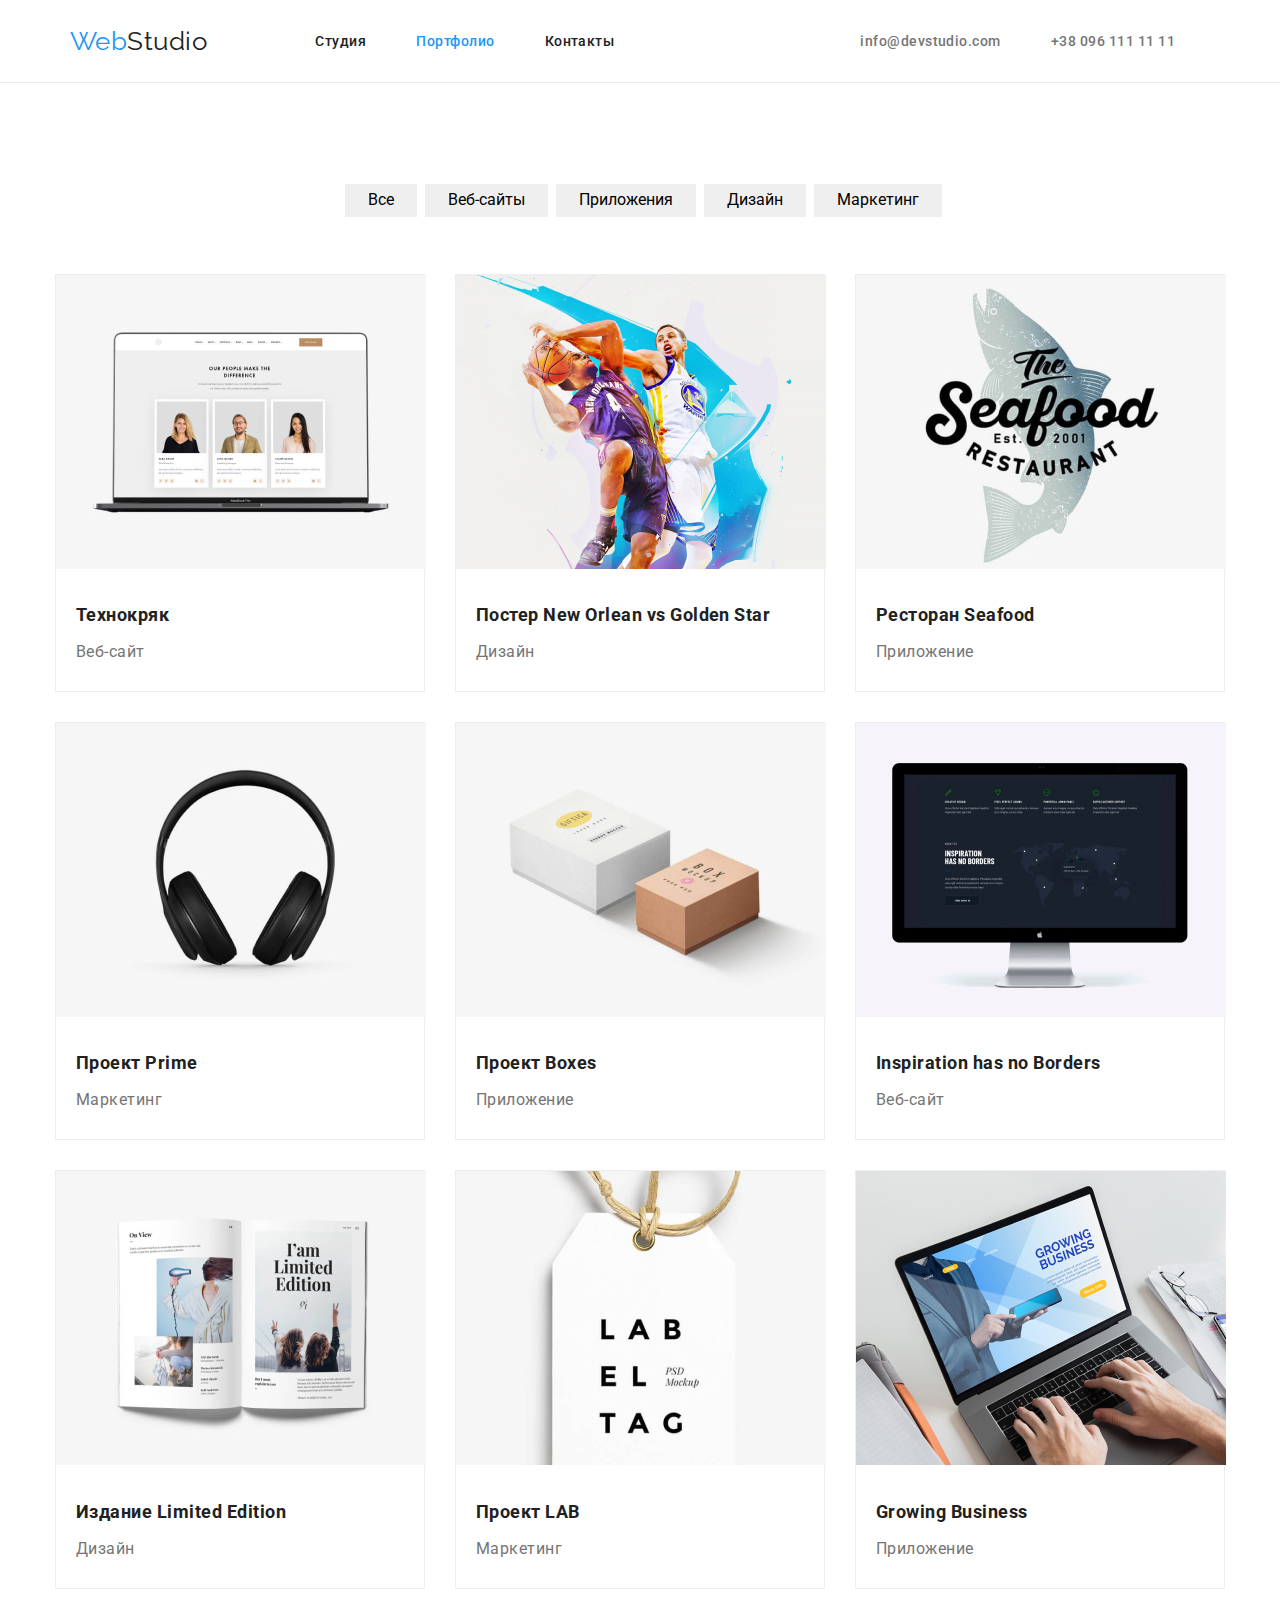
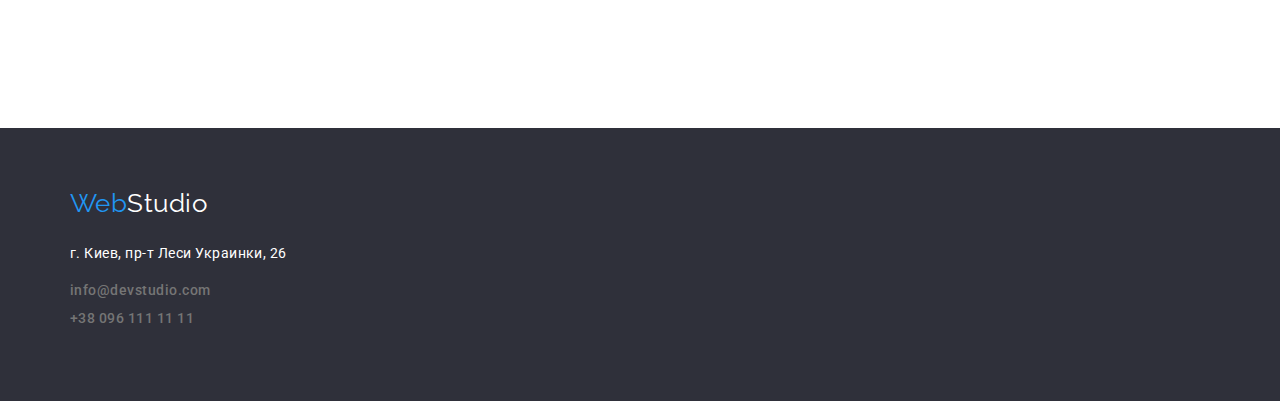
==== portfolio.html @ 95225bfb "goit-markup-hw-04" ====
<!DOCTYPE html>
<html lang="en">
<head>
    <meta charset="UTF-8">
    <meta http-equiv="X-UA-Compatible" content="IE=edge">
    <meta name="viewport" content="width=device-width, initial-scale=1.0">
    <title>portfolio</title>
    <link rel="preconnect" href="https://fonts.gstatic.com">
<link href="https://fonts.googleapis.com/css2?family=Raleway:wght@700&family=Roboto:wght@400;500;700;900&display=swap" rel="stylesheet">
<link rel="stylesheet" href="https://cdnjs.cloudflare.com/ajax/libs/modern-normalize/1.0.0/modern-normalize.min.css">    
<link rel="stylesheet" href="./css/main.css">
</head>
<body>
   
   <header class="page-header">
      <div class="container">
       <nav>
          <span><span class="web">Web</span><span class="studio">Studio</span></span>
      </nav>   
         

       <ul class="site-nav">
         <li><a href="./index.html" class="site-nav-portfolio" >Студия</a></li>
         <li><a href="" class="site-nav-stydio">Портфолио</a></li>
         <li><a href="" class="site-nav-kontactu">Контакты</a></li>
       </ul>
       
      <ul class="auth-nav">
          <li><a class="link" href="" >info@devstudio.com</a></li>
          <li><a class="link" href="" >+38 096 111 11 11</a></li>
      </ul>
  </div>
  
   </header>
         <main class="portfolio-frame">
            
             <section class="section">
               <div class="portfolio-container">
               
               <ul class="button-portfolio">
                 <li> <button class="button-port" type ="button" > Все </button></li>
                 <li> <button class="button-port" type ="button" > Веб-сайты </button></li>
                 <li> <button class="button-port" type ="button" > Приложения </button></li>
                 <li> <button class="button-port" type ="button" > Дизайн </button></li>
                 <li> <button class="button-port" type ="button" > Маркетинг </button></li>
               </ul>
            
                 <ul class="portfolio">
                     <li class="portfolio-element">
                        <a href="" class="portfolio-photo"><img src="./images/images2/img(8).jpg" alt="" width="370"/></a>
                        <div class="flex-conteiner">
                           <h2 class="portfolio-title">Технокряк</h2>
                         <p class="portfolio-list">Веб-сайт</p>
                        </div>
                         </li>
                     <li class="portfolio-element">
                         <a href="" class="portfolio-photo"><img src="./images/images2/img(9).jpg" alt="" width="370"/></a>
                         <div class="flex-conteiner">
                         <h2 class="portfolio-title">Постер New Orlean vs Golden Star</h2>
                         <p class="portfolio-list">Дизайн</p>
                        </div> 
                        </li>
                     <li class="portfolio-element">
                        <a href="" class="portfolio-photo"><img src="./images/images2/img(10).jpg" alt="" width="370"/></a>
                        <div class="flex-conteiner">
                        <h2 class="portfolio-title">Ресторан Seafood</h2>
                         <p class="portfolio-list">Приложение</p>
                        </div> 
                        </li>
                     <li class="portfolio-element">
                        <a href="" class="portfolio-photo"><img src="./images/images2/img(11).jpg" alt="" width="370"/></a>
                        <div class="flex-conteiner">
                        <h2 class="portfolio-title">Проект Prime</h2>
                         <p class="portfolio-list">Маркетинг</p>
                        </div> 
                        </li>
                     <li class="portfolio-element">
                        <a href="" class="portfolio-photo"><img src="./images/images2/img(12).jpg" alt="" width="370"/></a>
                        <div class="flex-conteiner">
                        <h2 class="portfolio-title">Проект Boxes</h2>
                         <p class="portfolio-list">Приложение</p>
                        </div> 
                        </li>
                     <li class="portfolio-element">
                        <a href="" class="portfolio-photo"></a> <img src="./images/images2/img(13).jpg" alt="" width="370"/>
                        <div class="flex-conteiner">
                        <h2 class="portfolio-title">Inspiration has no Borders</h2>
                         <p class="portfolio-list">Веб-сайт</p>
                        </div> 
                        </li>
                     <li class="portfolio-element">
                        <a href="" class="portfolio-photo"><img src="./images/images2/img(14).jpg" alt="" width="370"/></a>
                        <div class="flex-conteiner">
                        <h2 class="portfolio-title">Издание Limited Edition</h2>
                         <p class="portfolio-list">Дизайн</p>
                        </div> 
                        </li>
                     <li class="portfolio-element">
                        <a href="" class="portfolio-photo"><img src="./images/images2/img(15).jpg" alt="" width="370"/></a>
                        <div class="flex-conteiner"> 
                        <h2 class="portfolio-title">Проект LAB</h2>
                         <p class="portfolio-list">Маркетинг</p>
                        </div> 
                        </li>
                     <li class="portfolio-element">
                        <a href="" class="portfolio-photo"><img src="./images/images2/img(16).jpg" alt="" width="370"/></a>
                        <div class="flex-conteiner">
                        <h2 class="portfolio-title">Growing Business</h2>
                         <p class="portfolio-list">Приложение</p>
                        </div> 
                        </li>
                 </ul>
               </div>
             </section>
            
            </main>

                     
            <footer class="footer">
               <div class="new-footer">
               <div class="container-webstudio">
              <span><span class="web-footer">Web</span><span class="studio-footer">Studio</span></span>
               </div>
              <div class="container-footer">  
               <ul class="adress"> 
               <li>г. Киев, пр-т Леси Украинки, 26</li>
               </ul> 
               <ul class="auth-nav-footer">
                  <li><a class="link" href="" >info@devstudio.com</a></li>
                  <li><a class="link" href="" >+38 096 111 11 11</a></li>
              </ul> 
          </div> 
      </div> 
           </footer>
    
</body>
</html>
---- css/main.css ----
:root{
    --primary-text-color:#F5F4FA;
    --title-text-color: #212121;
    --accent-color: #2196F3;
    --text-color: #757575;
    --primary-white-color: #ffffff;
    }

    body{
    color: #ffffff;
    font-family: Roboto, sans-serif;
    letter-spacing: 0.03em;
    }
   
       .container{
        display: flex;
       align-items: center;
       width: 1200px;
       padding-left: 15px;
       padding-right: 15px;
       margin: 0 auto;
    }
    
    ul,
    li{
      margin: 0;
      padding: 0;
   }
   p{
      margin: 0;
   }
    
 
   
   
    /* WebStudio */
    .web{
      width: 1200px;
      padding-left: 15px;
      color: var(--accent-color);
      font-family: Raleway, cursive;
      font-size: 26px;
      line-height: 1.19;
    }

    .studio{
    width: 1200px;
    padding-right: 15px;
    color: #212121;
    font-family: Raleway, cursive;
    font-size: 26px;
    line-height: 1.19;
     } 


     /* Hero */
     .hero{  
     background-color: #2F303A;
     padding-top: 200px;
     padding-bottom: 210px;
     }
     .section-hero{
      
      padding-left: 15px;
      padding-right: 15px;
      text-align: center;
     }

     /* link */
    .link{
    color: var(--text-color);
    }
    .link:hover{
    color: var(--accent-color);
    }
    .link{
    
     color: var(--text-color);
     font-weight: 500;
     font-size: 14px;
     line-height: 1.14;
     text-decoration: none;
    }
       .auth-nav .link + .link{
       margin-left: 50px;
       }
       .auth-nav {
       display: flex;
       margin-left: auto;
       }
       .auth-nav li{
       margin-right: 50px;
       display: block;
       padding-top: 32px;
       padding-bottom: 32px;
       
    }
   
    /*Убираємо точки із ul*/
    ul{
    list-style: none;
    }

    /* site-nav  */
    .site-nav{
       display: flex;
       margin-left: 93px;
       padding-top: 32px;
      padding-bottom: 32px;
    }
    .site-nav li{
      margin-right: 50px;
      display: block;
     
    }
     .site-nav li:last-child{
        margin-right: 0;
     }

    .site-nav-stydio {
    color: var(--accent-color);
    font-weight: 500;
    font-size: 14px;
    line-height: 1.14;
    text-decoration: none;
    display:inline-block;
    }

    .site-nav-portfolio,
    .site-nav-kontactu{
    color: var(--title-text-color);
    font-weight: 500;
    font-size: 14px;
    line-height: 1.14;
    text-decoration: none;
    display:inline-block;
    }


    /* section-glava */
    .section-glava{
    margin-top: 0;
    margin-bottom: 40px;
    text-align: center;
    background-color:#2F303A;;
    color: var(--primary-white-color);
    font-weight: 900;
    font-size: 44px;
    line-height: 1.36;
    text-transform: uppercase;
    }
    
    
    /* features */
    
    .features{
       display: flex;  
      
    }
    .features li:nth-child(4n){
     margin-right: 30px;
    }
    

    .features-title{
       margin-top: 0;
       margin-bottom: 10px;
    color: var(--title-text-color) ;
    margin-top: 0;
    font-weight: 700;
    font-size: 14px;
    line-height: 1.14;
    text-transform: uppercase;
    }
    .features-list{
    color: var(--text-color);
    width: 270px;
    margin-top: 0;
    font-weight: 400;
    font-size: 14px;
    line-height: 2;
    }
    .item{
       width: 270px;
       margin-right: 30px;
    }
    
    .features li:nth-child(4n){
       margin-right: 0;
    }
    /* section-title */
    .section-title{
    color: var(--title-text-color);
    margin-top: 0;
    margin-bottom: 50px;
    font-weight: 700;
    font-size: 36px;
    line-height: 1.16;
    text-align: center;
    }

    .picture{
       width: 370px;
       margin-right: 30px;
       }
    .picture-work{
       display: flex;
       padding: 0;
       margin: 0;
    }
    .picture-work li:nth-child(3n){
       margin-right: 0;
    }

    /* Feat-es */
    .Feat-ess-title{
       color: var(--title-text-color) ;
      margin-top: 0;
      margin-bottom: 10px;
       font-weight: 500;
       font-size: 16px;
       line-height: 1.18;
    }
    .Feat-es-list{
       color: var(--text-color);
       margin-top: 0;
       margin-bottom: 30px;
       font-weight: 400;
       font-size: 16px;
       line-height: 1.18;
    }
    .photo-studio{
       margin-top: 0;
       margin-bottom: 30px;
    }

    .container-studio{
    width: 1200px;
    padding-left: 15px;
    padding-right: 15px;
    margin-right: auto;
    margin-left: auto;
     }

    .container-studio-comanda{
      width: 1200px;
      padding-left: 15px;
      padding-right: 15px;
      margin-right: auto;
      margin-left: auto;
      padding: 0;
      
     }


    .feat-es{
      display: flex;
    }
    
    .feat-es li:nth-child(4n){
       margin-right: 0;
    }
    .comanda{
      width: 270px;
     text-align: center;
      box-shadow: 0px 1px 3px rgba(0, 0, 0, 0.12), 0px 1px 1px rgba(0, 0, 0, 0.14), 0px 2px;
      background: #FFFFFF;
      border-radius: 0px 0px 4px 4px;
      margin: 0;
      margin-right: 30px;
      padding: 0;

      
    }
    .photo-studio{
    width: 270px;
    }

    /* button */
    .button{
    border-radius: 4px;
    padding: 10px 32px;
    min-width: 73px;
    border: 1px solid transparent;
    text-align: center;
    color: var(--primary-white-color);
    background-color: var(--accent-color);
    font-weight: 700;
    font-size: 16px;
     line-height: 1.87;
    }
    .button:hover{
        color:var(--accent-color);
    }
    .button:focus{
       color: #F5F4FA;
    }

    /*button-portfolio */
    .button-portfolio{
      border-radius: 4px;
      padding: 6px 22px;
      min-width: 73px;
      margin-top: 0;
      margin-bottom: 56px;
      border: 1px solid transparent;
      text-align: center;
      color: var(--primary-white-color);
      font-weight: 700;
      font-size: 16px;
       line-height: 1.87;
    }
    
    /* Висота і щирина секціі */
    

    .section-comanda{
      padding-top: 94px;
       padding-bottom:  94px;
      background-color: var(--primary-text-color) ;
    }
    section{
     
      padding-top: 94px;
       padding-bottom:  94px;
    }
    .section-work{
      padding-bottom:  94px;
      padding-top: 0; 
    }


    /* footer */
   
    .adress{
       color: var(--primary-white-col);
       margin-top: 0;
       margin-bottom: 9px;
       font-weight: 400;
       font-size: 14px;
       line-height: 2;
    }
    .auth-nav-footer{
       color: rgba(255, 255, 255, 0.6);
       margin-top: 0;
       margin-bottom: 9px;
       font-weight: 400;
       font-size: 14px;
       line-height: 2;
    }
      
    
    /* portfolio */
    .portfolio-photo{
       margin-top: 0;
       margin-top: 0;
       margin-bottom: 20px;
    }

    .portfolio-title{
       color: var(--title-text-color) ;
       margin-top: 0;
       margin-bottom: 4px;
       font-weight: 700;
       font-size: 18px;
       line-height: 2;
    }

    .portfolio-list{
       color: var(--text-color);
       margin-top: 0;
      
       font-weight: 400;
       font-size: 16px;
       line-height: 1.87;
    }

    p{
       margin: 0;
    }
    /* portfolio container */

    .portfolio-container{
      display: flex;
      flex-wrap: wrap;
    width: 1200px;
    padding-left: 15px;
    padding-bottom: 15px;
    margin-right: auto;
    margin-left: auto;
   }



    .portfolio{
      display: flex;
      flex-wrap: wrap;
    }

    .portfolio li{
    flex-wrap: wrap;
    }
         

    .portfolio-element{
    flex-wrap: wrap;
    width: 370px;
    margin-right: 30px;
    margin-bottom: 30px;
         }
      
.portfolio li:nth-child(3n){
 margin-right: 0
 }
       

/*button-portfolio  */

.button-portfolio{
  
 border-radius: 4px;
 
 min-width: 73px;
 border: 1px solid transparent;
 text-align: center;
 color: var(--title-text-color);
font-weight: 700;
 font-size: 16px;
 line-height: 1.87;

 }


.button-port:hover{
     color:var(--title-text-color);
     background-color: var(--accent-color);
   }
 .button-port:focus{
    color: var(--accent-color);
   }

          
.button-portfolio{
 display: flex;
 margin: auto;
 align-items: center;
margin-bottom: 50px;
            
         }
.button-portfolio .button-port {
  margin-right: 8px;
 display: block;
 padding-top: 6px;
 padding-bottom: 6px;
 padding-left: 22px;
 padding-right: 22px;
 border: 1px solid transparent;
}
.button-portfolio .button-port + .button-port{
    margin-left: 8px;
   }

 .studio-footer{
  width: 1200px;
 padding-right: 15px;
 color: #ffffff;  
 font-family: Raleway, cursive;
 font-size: 26px;
 line-height: 1.19;
 }

 .web-footer{
    width: 1200px;
 padding-left: 15px;
 color: var(--accent-color);
 font-family: Raleway, cursive;
 font-size: 26px;
 line-height: 1.19;
 }
       
 .footer{
 padding-top: 60px;
 padding-bottom: 60px;
 background-color: #2F303A;
}
 .new-footer{
 width: 1200px;
 padding-left: 15px;
 padding-right: 15px;
 align-items: center;
 margin: auto;
 }
 .container-footer{
   width: 1200px;
   padding-left: 15px;
   padding-right: 15px;
   margin: 0;
    }

 .flex-conteiner{
 flex-wrap: wrap;
 padding: 24px 20px;
 }

  .portfolio-element{
   box-sizing: border-box;
   width: 370px;
   border: 1px solid #EEEEEE;
   background: #FFFFFF;
   margin-top: 0;
   margin-top: 0;
   margin-bottom: 30px;
 }

 /*  Встановить стилі нижньої рамки */
 header{
   border-bottom-width: 1px;
  border-bottom-style: solid;
  border-bottom-color:#ECECEC;
}

.center{
   text-align: center;
}
.container-webstudio{
   padding-bottom: 20px;
}
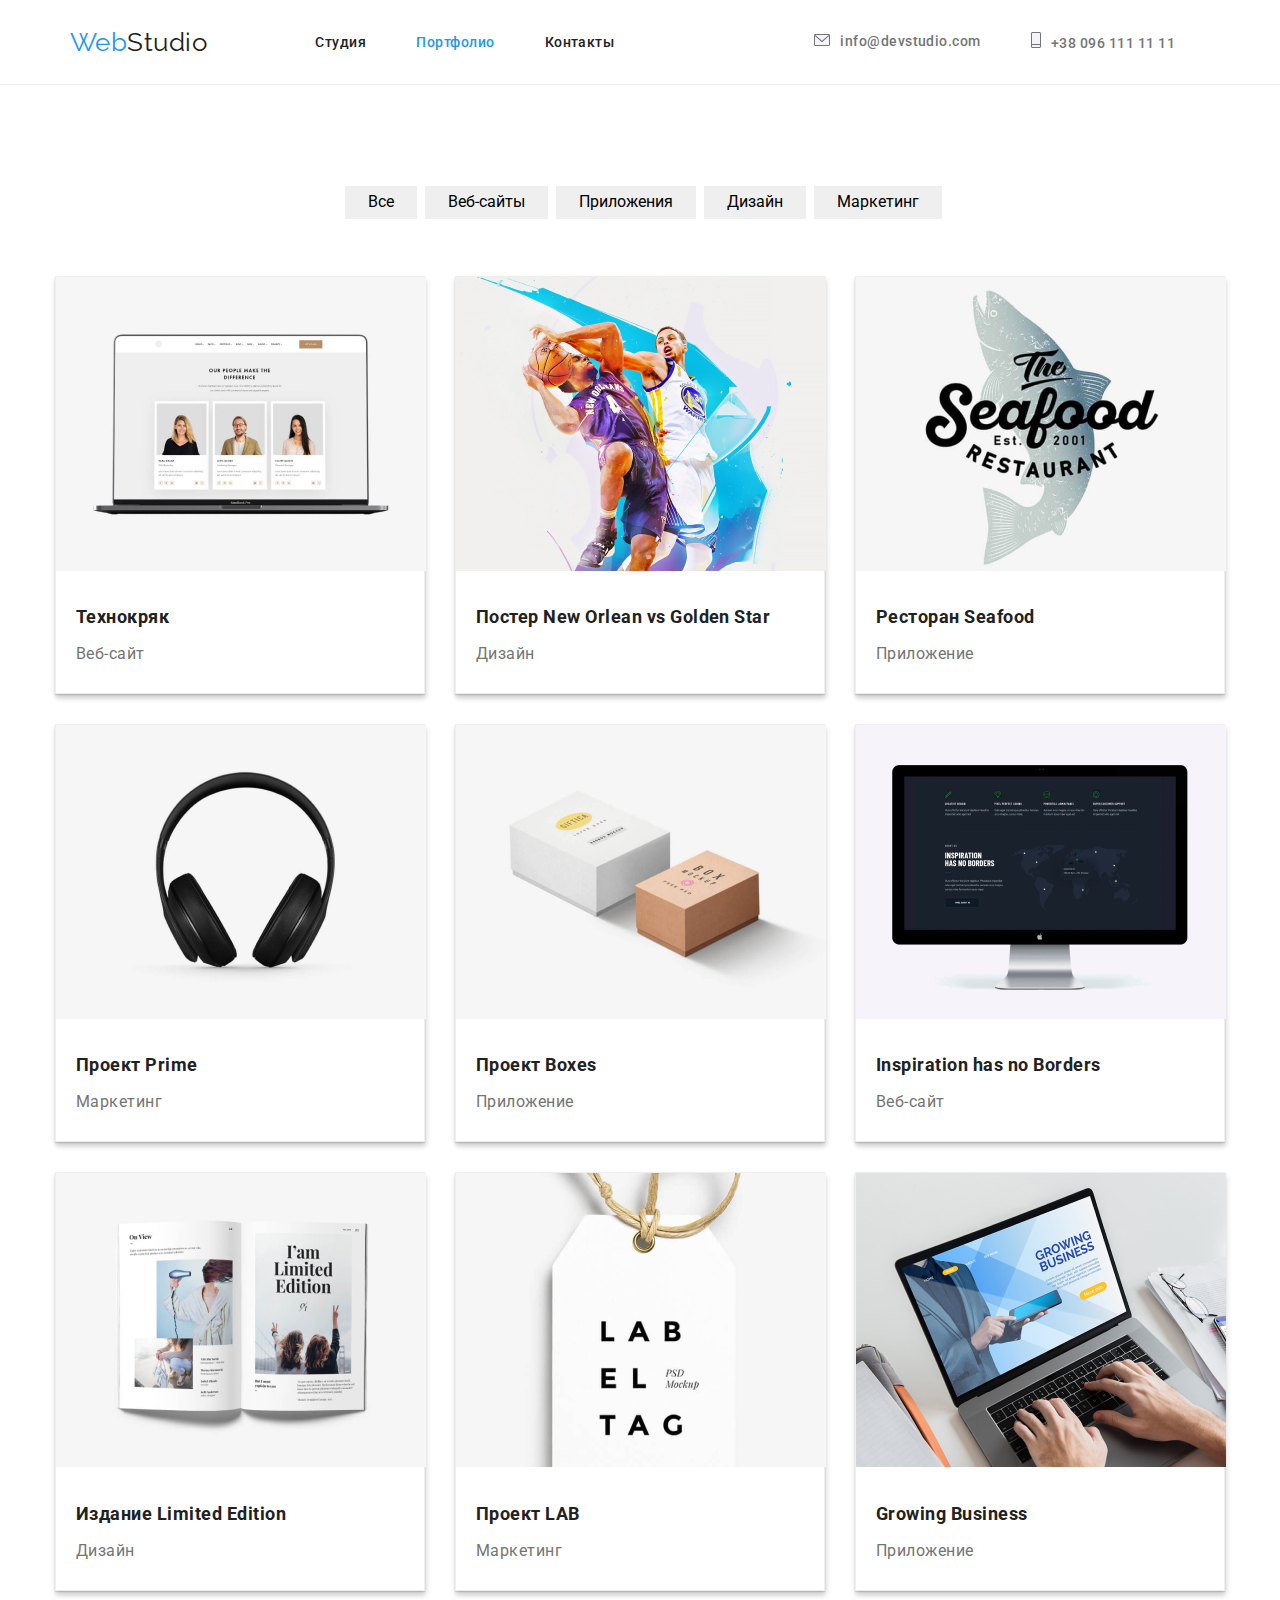
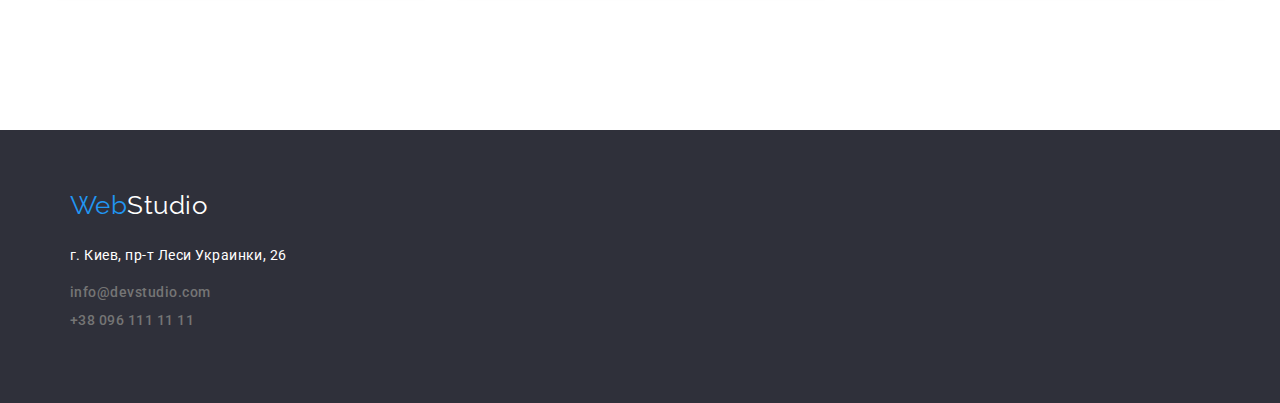
==== commit 3d0e8c80: "1" ====
--- a/portfolio.html
+++ b/portfolio.html
@@ -25,10 +25,10 @@
          <li><a href="" class="site-nav-kontactu">Контакты</a></li>
        </ul>
        
-      <ul class="auth-nav">
-          <li><a class="link" href="" >info@devstudio.com</a></li>
-          <li><a class="link" href="" >+38 096 111 11 11</a></li>
-      </ul>
+       <ul class="auth-nav">
+         <li><a class="link" href="" >info@devstudio.com</a></li>
+         <li><a class="link tel" href="" >+38 096 111 11 11</a></li>
+     </ul>
   </div>
   
    </header>
@@ -46,7 +46,7 @@
                </ul>
             
                  <ul class="portfolio">
-                     <li class="portfolio-element">
+                  <li class="portfolio-element">
                         <a href="" class="portfolio-photo"><img src="./images/images2/img(8).jpg" alt="" width="370"/></a>
                         <div class="flex-conteiner">
                            <h2 class="portfolio-title">Технокряк</h2>
@@ -126,11 +126,12 @@
                <li>г. Киев, пр-т Леси Украинки, 26</li>
                </ul> 
                <ul class="auth-nav-footer">
-                  <li><a class="link" href="" >info@devstudio.com</a></li>
-                  <li><a class="link" href="" >+38 096 111 11 11</a></li>
+                  <li><a class="link-footer" href="" >info@devstudio.com</a></li>
+                  <li><a class="link-footer" href="" >+38 096 111 11 11</a></li>
               </ul> 
           </div> 
       </div> 
+           
            </footer>
     
 </body>
--- a/css/main.css
+++ b/css/main.css
@@ -31,7 +31,6 @@
       margin: 0;
    }
     
- 
    
    
     /* WebStudio */
@@ -56,19 +55,29 @@
 
      /* Hero */
      .hero{  
-     background-color: #2F303A;
-     padding-top: 200px;
-     padding-bottom: 210px;
+      max-width: 1600px;
+      width: 1600px;
+      height: 600px;
+      margin-left: auto;
+      margin-right: auto;
+      outline: 1px solid black;
+      background: rgba(47, 48, 58, 0.4);
+      background-image: url(../images/images2/Img\(24\).png);
+      background-repeat: no-repeat;
+      background-position: center;
+      background-size: cover;
      }
      .section-hero{
-      
+      padding-top: inherit;
       padding-left: 15px;
       padding-right: 15px;
       text-align: center;
      }
 
      /* link */
+     
     .link{
+      
     color: var(--text-color);
     }
     .link:hover{
@@ -93,10 +102,30 @@
        margin-right: 50px;
        display: block;
        padding-top: 32px;
-       padding-bottom: 32px;
-       
-    }
-   
+       padding-bottom: 32px; 
+    }
+   /* link-footer */
+   .link-footer{
+      
+      color: var(--text-color);
+      }
+      .link-footer:hover{
+      color: var(--accent-color);
+      }
+      .link-footer{
+      
+       color: var(--text-color);
+       font-weight: 500;
+       font-size: 14px;
+       line-height: 1.14;
+       text-decoration: none;
+      }
+         .auth-nav .link-footer + .link-footer{
+         margin-left: 50px;
+         }
+         
+
+
     /*Убираємо точки із ul*/
     ul{
     list-style: none;
@@ -143,7 +172,6 @@
     margin-top: 0;
     margin-bottom: 40px;
     text-align: center;
-    background-color:#2F303A;;
     color: var(--primary-white-color);
     font-weight: 900;
     font-size: 44px;
@@ -181,11 +209,121 @@
     font-size: 14px;
     line-height: 2;
     }
-    .item{
-       width: 270px;
-       margin-right: 30px;
-    }
-    
+    
+    /* Добавляємо іконки */
+    
+    
+      .item-warning::before{
+         display: block;
+         width: 270px;
+         margin-right: 30px;
+         content: "";
+         margin-right: 70px;
+         display: block;
+         content: "";
+         height: 120px;
+         background-image: url(../images/icons.svg/antenna1.svg);
+         background-size: contain; 
+         background-repeat: no-repeat;
+         background-position: center;
+         background-color: var(--primary-text-color);
+         margin-bottom: 30px;
+        
+      }
+     
+      .item-punctuality::before{
+         width: 270px;
+         margin-right: 30px;
+         display: block;
+         content: "";
+         height: 120px;
+         background-image: url(../images/icons.svg/clock1.svg);
+         background-size: contain;  
+         background-repeat: no-repeat;
+         background-position: center;
+         background-color: var(--primary-text-color);
+         margin-bottom: 30px;
+      }
+      .item-plan::before{
+         width: 270px;
+         margin-right: 30px;
+         display: block;
+         content: "";
+         height: 120px;
+         background-image: url(../images/icons.svg/diagram1.svg);
+         background-size: contain;  
+         background-repeat: no-repeat;
+         background-position: center;
+         background-color: var(--primary-text-color);
+         margin-bottom: 30px;
+      }
+      .item-technology::before{
+         width: 270px;
+         
+         display: block;
+         content: "";
+         height: 120px;
+         background-image: url(../images/icons.svg/astronaut1.svg);
+         background-size: contain;  
+         background-repeat: no-repeat;
+         background-position: center;
+         background-color: var(--primary-text-color);
+         margin-bottom: 30px;
+      }
+     /* добавляэмо в ховер іконку */
+      .link::before{
+         width: 10px;
+         margin-right: 10px;
+         display: block;
+         content: "";
+         height: 16px;
+         background-image: url(../images/icons.svg/convert.svg);
+         background-size: contain;  
+         background-repeat: no-repeat;
+         background-position: center;
+         background-color: var(--primary-text-color);
+      }
+      .link.tel::before{
+         width: 10px;
+         margin-right: 10px;
+         display: block;
+         content: "";
+         height: 16px;
+         background-image: url(../images/icons.svg/Vector.svg);
+         background-size: contain;  
+         background-repeat: no-repeat;
+         background-position: center;
+         background-color: var(--primary-text-color);
+      }
+      .link::before,
+      .link::after{
+         display: inline-block;
+         content: "";
+         width: 16px;
+         height: 12px;
+      }
+      .link::after{
+         display: none;
+         margin-left: auto;
+         background-image: url(../images/icons.svg/convert.svg);
+      }
+      .link.tel::before,
+      .link.tel::after{
+         display: inline-block;
+         content: "";
+         width: 10px;
+         height: 16px;
+      }
+      .link.tel::after{
+         display: none;
+         margin-left: auto;
+         background-image: url(../images/icons.svg/Vector.svg);
+      }
+      
+    /* Добавляємо іконки section-comanda */
+    
+
+
     .features li:nth-child(4n){
        margin-right: 0;
     }
@@ -229,6 +367,7 @@
        font-weight: 400;
        font-size: 16px;
        line-height: 1.18;
+       margin-bottom: 16px;
     }
     .photo-studio{
        margin-top: 0;
@@ -270,7 +409,7 @@
       margin: 0;
       margin-right: 30px;
       padding: 0;
-
+      box-shadow: 0px 1px 3px rgba(0, 0, 0, 0.12), 0px 1px 1px rgba(0, 0, 0, 0.14), 0px 2px 1px rgba(0, 0, 0, 0.2);
       
     }
     .photo-studio{
@@ -511,8 +650,23 @@
    margin-top: 0;
    margin-top: 0;
    margin-bottom: 30px;
- }
-
+   box-shadow: 0px 1px 1px rgba(0, 0, 0, 0.12), 0px 4px 4px rgba(0, 0, 0, 0.06), 1px 4px 6px rgba(0, 0, 0, 0.16);
+ }
+
+ .portfolio-element{
+   box-sizing: border-box;
+   width: 370px;
+   border: 1px solid #EEEEEE;
+   background: #FFFFFF;
+   margin-top: 0;
+   margin-top: 0;
+   margin-bottom: 30px;
+   margin-right: 30px;
+   
+ }
+ .portfolio-element:hover{
+   box-shadow: 0px 1px 1px rgba(0, 0, 0, 0.12), 0px 4px 4px rgba(0, 0, 0, 0.06), 1px 4px 6px rgba(0, 0, 0, 0.16);
+ }
  /*  Встановить стилі нижньої рамки */
  header{
    border-bottom-width: 1px;
@@ -525,4 +679,119 @@
 }
 .container-webstudio{
    padding-bottom: 20px;
-}+}
+
+/* соціальні мережі команди */
+.actions{
+   flex-wrap: wrap;
+   padding: 0;
+   margin: 0; 
+   fill: #212121;
+
+}
+.button-svg{
+   padding: 0;
+   border: 0;
+   width: 100px;
+   height: 100px;
+   color: #212121;
+   border-radius: 50%;
+   background-color: #2196F3;
+   width: 44px;
+   height: 44px;
+   display: block;
+   content: "";
+   margin-bottom: 30px;
+   margin-right: 10px;
+   margin-left: 32px;
+   cursor: pointer;
+}
+.button-icon{
+   width: 44px;
+   height: 44px;
+   fill: #212121;
+}
+.batton-icon{
+   fill: #212121;
+}
+/* svg  */
+
+.regular-customers{
+   display: flex;
+}
+
+.client{
+  width: 170px;
+  height: 90px;
+  margin-right: 30px;
+  border: 1px solid #AFB1B8;
+  box-sizing: border-box;
+  cursor: pointer;
+}
+.client:hover {
+   width: 170px;
+  height: 90px;
+  margin-right: 30px;
+  border: 1px solid #2196F3;
+  box-sizing: border-box;
+  cursor: pointer;
+}
+  
+.regular-customers li:nth-child(6n){
+   margin-right: 0;
+}
+.link-client{
+   margin-top: 20px;
+   display: flex;
+   justify-content: center;
+   align-items: center;
+}
+.batton-client{
+   fill:  #AFB1B8;
+}
+.batton-client:hover{
+   fill: var(--accent-color)
+}
+
+/* social */
+.social-list{
+   display: flex;
+   justify-content: center;
+   align-items: center;
+
+}
+.social-item{
+   display: inline-block;
+   margin-bottom: 30px;
+   margin-right: 10px;
+   padding: 0;
+   border: none;
+   width: 44px;
+   height: 44px;
+   color: #212121;
+   border-radius: 50%;
+   background-color: var(--primary-white-color);
+   background-position: center;
+}
+.social-item:hover{
+   background-color: var(--accent-color);
+}
+.social-one{
+   margin-top: 12px;
+   fill: #AFB1B8;
+}
+.social-one:hover{
+   fill: var(--primary-white-color);
+   
+}
+
+
+.social{
+   justify-content: center;
+   
+}
+
+.social-footer{
+   display: flex;
+   flex-wrap: wrap;
+}
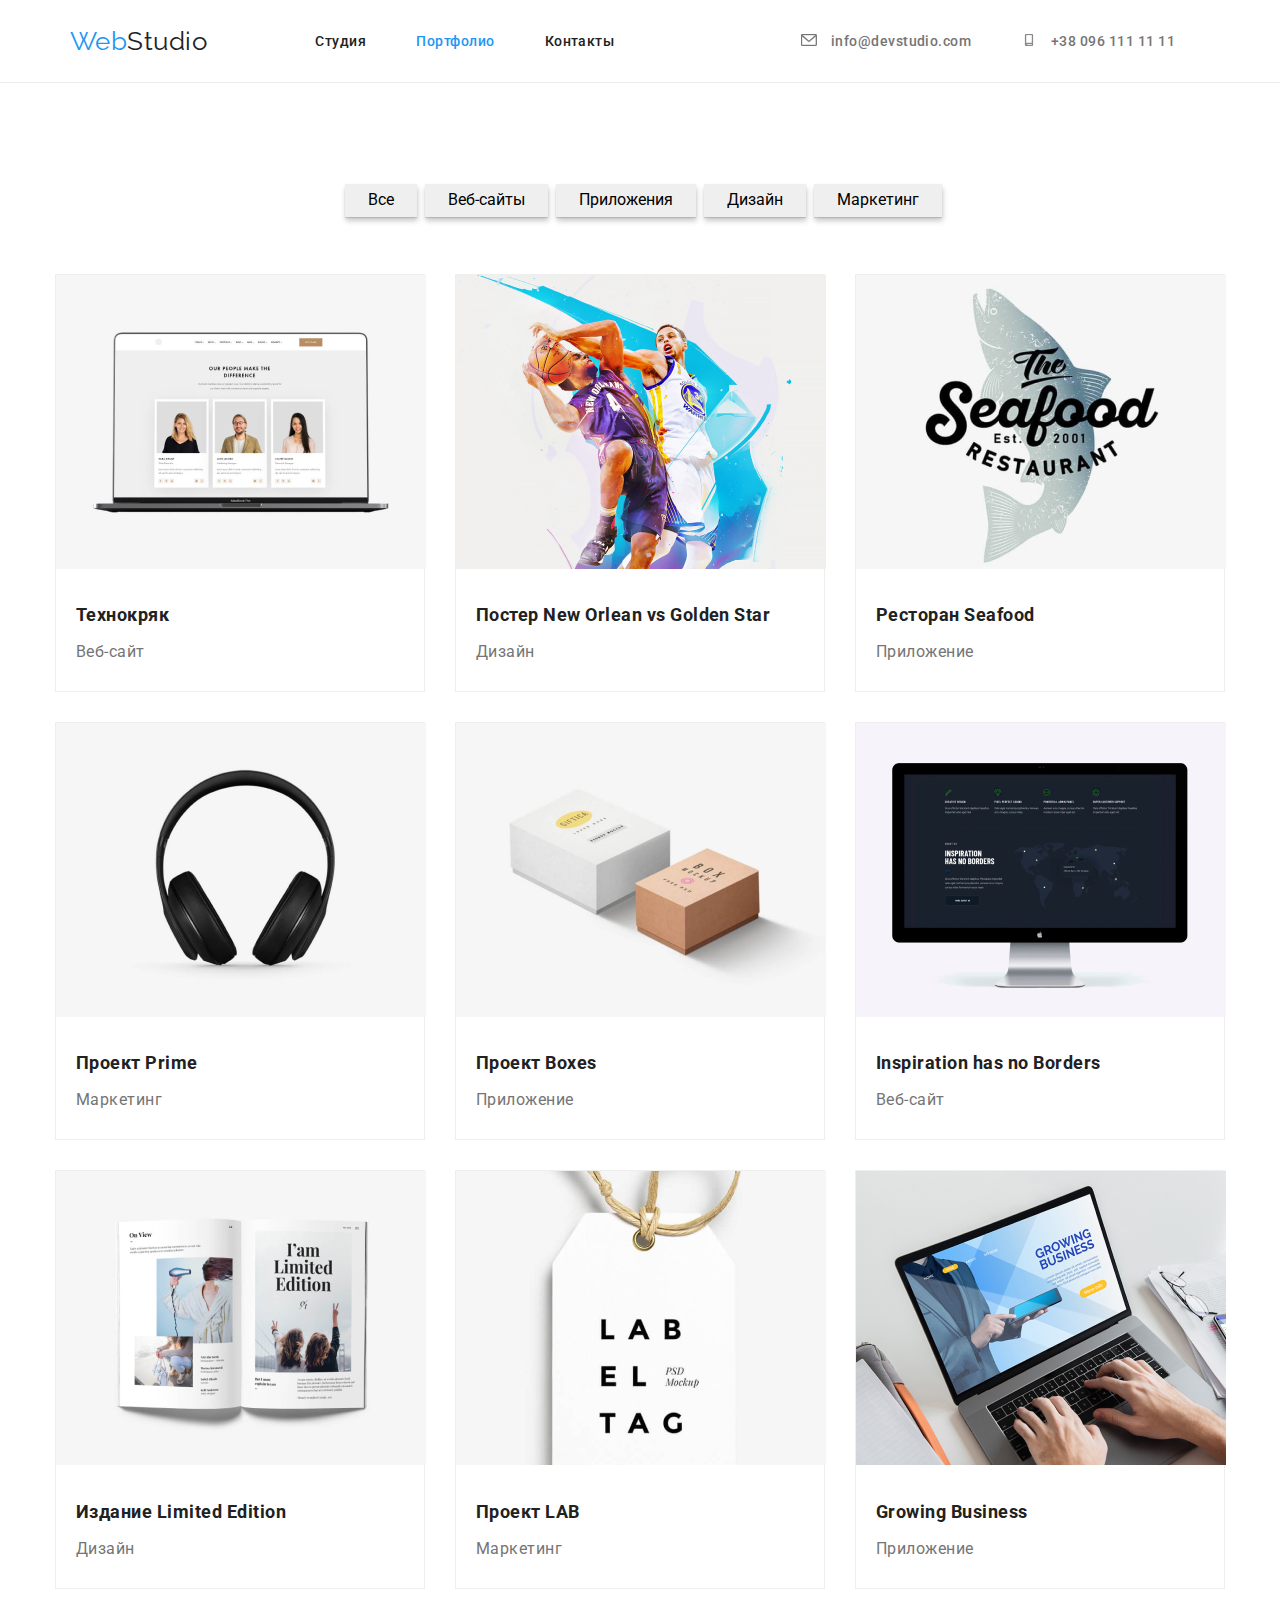
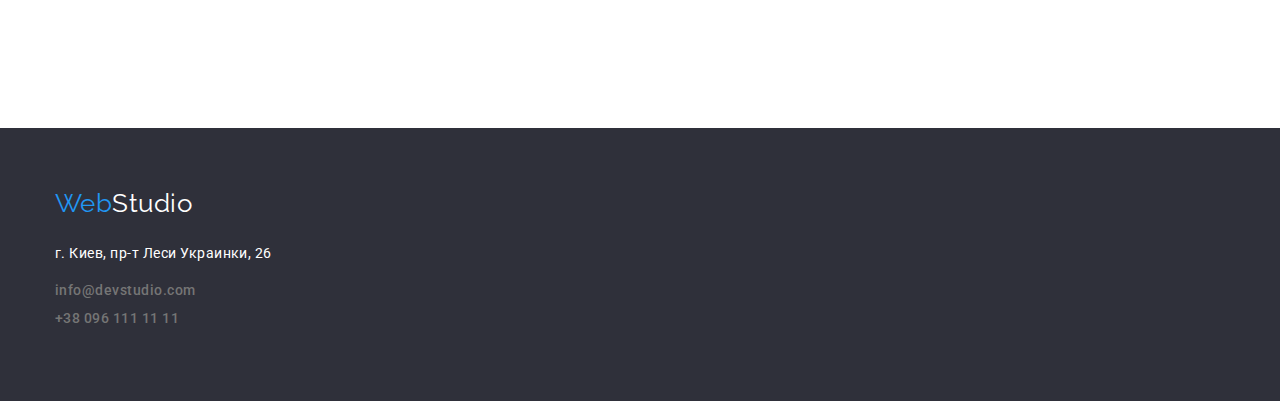
==== commit bd68e4e9: "векторна графіка" ====
--- a/portfolio.html
+++ b/portfolio.html
@@ -26,8 +26,16 @@
        </ul>
        
        <ul class="auth-nav">
-         <li><a class="link" href="" >info@devstudio.com</a></li>
-         <li><a class="link tel" href="" >+38 096 111 11 11</a></li>
+         <li><a class="link" href="">
+             <svg class="telephone">
+                 <use href="./images/sprite7.svg#convert1"></use>
+             </svg>
+             info@devstudio.com</a></li>
+         <li><a class="link tel" href="" >
+             <svg class="telephone">
+                 <use href="./images/sprite7.svg#smartphone1"></use>
+             </svg>
+           +38 096 111 11 11</a></li>
      </ul>
   </div>
   
--- a/css/main.css
+++ b/css/main.css
@@ -52,6 +52,16 @@
     line-height: 1.19;
      } 
 
+     /* додаю конверт та телефон */
+     .auth-nav .telephone{
+        width: 16px;
+        height: 12px;
+        margin-right: 10px;
+        stroke: #757575;
+     }
+     .auth-nav:hover .telephone{
+        stroke: var(--accent-color);
+     }
 
      /* Hero */
      .hero{  
@@ -214,111 +224,66 @@
     
     
       .item-warning::before{
-         display: block;
+         content: "";
+         display:inline-block;
          width: 270px;
          margin-right: 30px;
          content: "";
-         margin-right: 70px;
+ 
          display: block;
-         content: "";
          height: 120px;
-         background-image: url(../images/icons.svg/antenna1.svg);
-         background-size: contain; 
+         background-image: url(../images/icons.svg/antenna\(1\).svg);
+         
          background-repeat: no-repeat;
          background-position: center;
          background-color: var(--primary-text-color);
          margin-bottom: 30px;
-        
       }
      
       .item-punctuality::before{
+         content: "";
          width: 270px;
          margin-right: 30px;
          display: block;
-         content: "";
+         
          height: 120px;
-         background-image: url(../images/icons.svg/clock1.svg);
-         background-size: contain;  
+         background-image: url(../images/icons.svg/clock\(1\).svg);
+        
          background-repeat: no-repeat;
          background-position: center;
          background-color: var(--primary-text-color);
          margin-bottom: 30px;
       }
       .item-plan::before{
+         content: "";
          width: 270px;
          margin-right: 30px;
          display: block;
-         content: "";
+         
          height: 120px;
-         background-image: url(../images/icons.svg/diagram1.svg);
-         background-size: contain;  
+         background-image: url(../images/icons.svg/diagram\(1\).svg);
+        
          background-repeat: no-repeat;
          background-position: center;
          background-color: var(--primary-text-color);
          margin-bottom: 30px;
       }
       .item-technology::before{
+         content: "";
          width: 270px;
          
          display: block;
-         content: "";
+         
          height: 120px;
-         background-image: url(../images/icons.svg/astronaut1.svg);
-         background-size: contain;  
+         background-image: url(../images/icons.svg/astronaut\(1\).svg);
+      
          background-repeat: no-repeat;
          background-position: center;
          background-color: var(--primary-text-color);
          margin-bottom: 30px;
       }
      /* добавляэмо в ховер іконку */
-      .link::before{
-         width: 10px;
-         margin-right: 10px;
-         display: block;
-         content: "";
-         height: 16px;
-         background-image: url(../images/icons.svg/convert.svg);
-         background-size: contain;  
-         background-repeat: no-repeat;
-         background-position: center;
-         background-color: var(--primary-text-color);
-      }
-      .link.tel::before{
-         width: 10px;
-         margin-right: 10px;
-         display: block;
-         content: "";
-         height: 16px;
-         background-image: url(../images/icons.svg/Vector.svg);
-         background-size: contain;  
-         background-repeat: no-repeat;
-         background-position: center;
-         background-color: var(--primary-text-color);
-      }
-      .link::before,
-      .link::after{
-         display: inline-block;
-         content: "";
-         width: 16px;
-         height: 12px;
-      }
-      .link::after{
-         display: none;
-         margin-left: auto;
-         background-image: url(../images/icons.svg/convert.svg);
-      }
-      .link.tel::before,
-      .link.tel::after{
-         display: inline-block;
-         content: "";
-         width: 10px;
-         height: 16px;
-      }
-      .link.tel::after{
-         display: none;
-         margin-left: auto;
-         background-image: url(../images/icons.svg/Vector.svg);
-      }
+      
       
     /* Добавляємо іконки section-comanda */
     
@@ -600,6 +565,7 @@
     margin-left: 8px;
    }
 
+   /* footer */
  .studio-footer{
   width: 1200px;
  padding-right: 15px;
@@ -608,10 +574,13 @@
  font-size: 26px;
  line-height: 1.19;
  }
+ .portfolio-element:hover{
+   box-shadow: 0px 1px 1px rgba(0, 0, 0, 0.12), 0px 4px 4px rgba(0, 0, 0, 0.06), 1px 4px 6px rgba(0, 0, 0, 0.16);
+ }
 
  .web-footer{
     width: 1200px;
- padding-left: 15px;
+ 
  color: var(--accent-color);
  font-family: Raleway, cursive;
  font-size: 26px;
@@ -619,6 +588,7 @@
  }
        
  .footer{
+  
  padding-top: 60px;
  padding-bottom: 60px;
  background-color: #2F303A;
@@ -632,7 +602,7 @@
  }
  .container-footer{
    width: 1200px;
-   padding-left: 15px;
+   
    padding-right: 15px;
    margin: 0;
     }
@@ -650,7 +620,7 @@
    margin-top: 0;
    margin-top: 0;
    margin-bottom: 30px;
-   box-shadow: 0px 1px 1px rgba(0, 0, 0, 0.12), 0px 4px 4px rgba(0, 0, 0, 0.06), 1px 4px 6px rgba(0, 0, 0, 0.16);
+   
  }
 
  .portfolio-element{
@@ -678,6 +648,7 @@
    text-align: center;
 }
 .container-webstudio{
+   width: 1200px;
    padding-bottom: 20px;
 }
 
@@ -752,7 +723,9 @@
 .batton-client:hover{
    fill: var(--accent-color)
 }
-
+.button-port{
+   box-shadow: 0px 1px 1px rgba(0, 0, 0, 0.12), 0px 4px 4px rgba(0, 0, 0, 0.06), 1px 4px 6px rgba(0, 0, 0, 0.16);
+}
 /* social */
 .social-list{
    display: flex;
@@ -773,7 +746,7 @@
    background-color: var(--primary-white-color);
    background-position: center;
 }
-.social-item:hover{
+.social-item:hover {
    background-color: var(--accent-color);
 }
 .social-one{
@@ -791,7 +764,81 @@
    
 }
 
-.social-footer{
+
+
+/* footer-social */
+
+.footer-social{
+  flex-wrap: wrap;
+  
+}
+.webstudio{
+ width: 1200px;
+ align-items: center;
+ margin: auto;
+}
+.new-footer{
+   align-items: baseline;
+   padding-right: 15px;
+   align-items: baseline;
+   justify-content: flex-start;
+   align-items: flex-start;
+}
+.connect{
+   color: var(--primary-white-color);
+   margin-top: 0;
+   margin-bottom: 20px;
+   font-weight: 700;
+   font-size: 14px;
+   line-height: 1.17;
+}
+.container-new{
+   width: 1200px;
+ align-items: center;
+ margin: auto;
+}
+.container-too{
+   width: 1200px;
+ align-items: center;
+ margin: auto;
+}
+.footer{
+   flex-wrap: wrap;
+   align-items: baseline;
+   justify-content: space-between;
+}
+/* футер 2 частина */
+.social-list-footer{
+   display: inline-flex;
+   justify-content: center;
+   align-items: center;
+}
+.social-item-footer{
+   display: inline-block;
+   margin-right: 10px;
+   padding: 0;
+   border: none;
+   width: 44px;
+   height: 44px;
+   color: #212121;
+   border-radius: 50%;
+   background: rgba(255, 255, 255, 0.1);
+   background-position: center;
+}
+.social-item-footer:hover{
+   background-color: var(--accent-color);
+}
+.social-one-footer{
+   margin-top: 12px;
+   margin-left: 12px;
+   fill: var(--primary-white-color);
+   background-position: center;
+}
+
+.social-footer-href{
+   justify-content: center;
+}
+.container-new .container-too{
    display: flex;
-   flex-wrap: wrap;
-}
+   justify-content: flex-start;
+}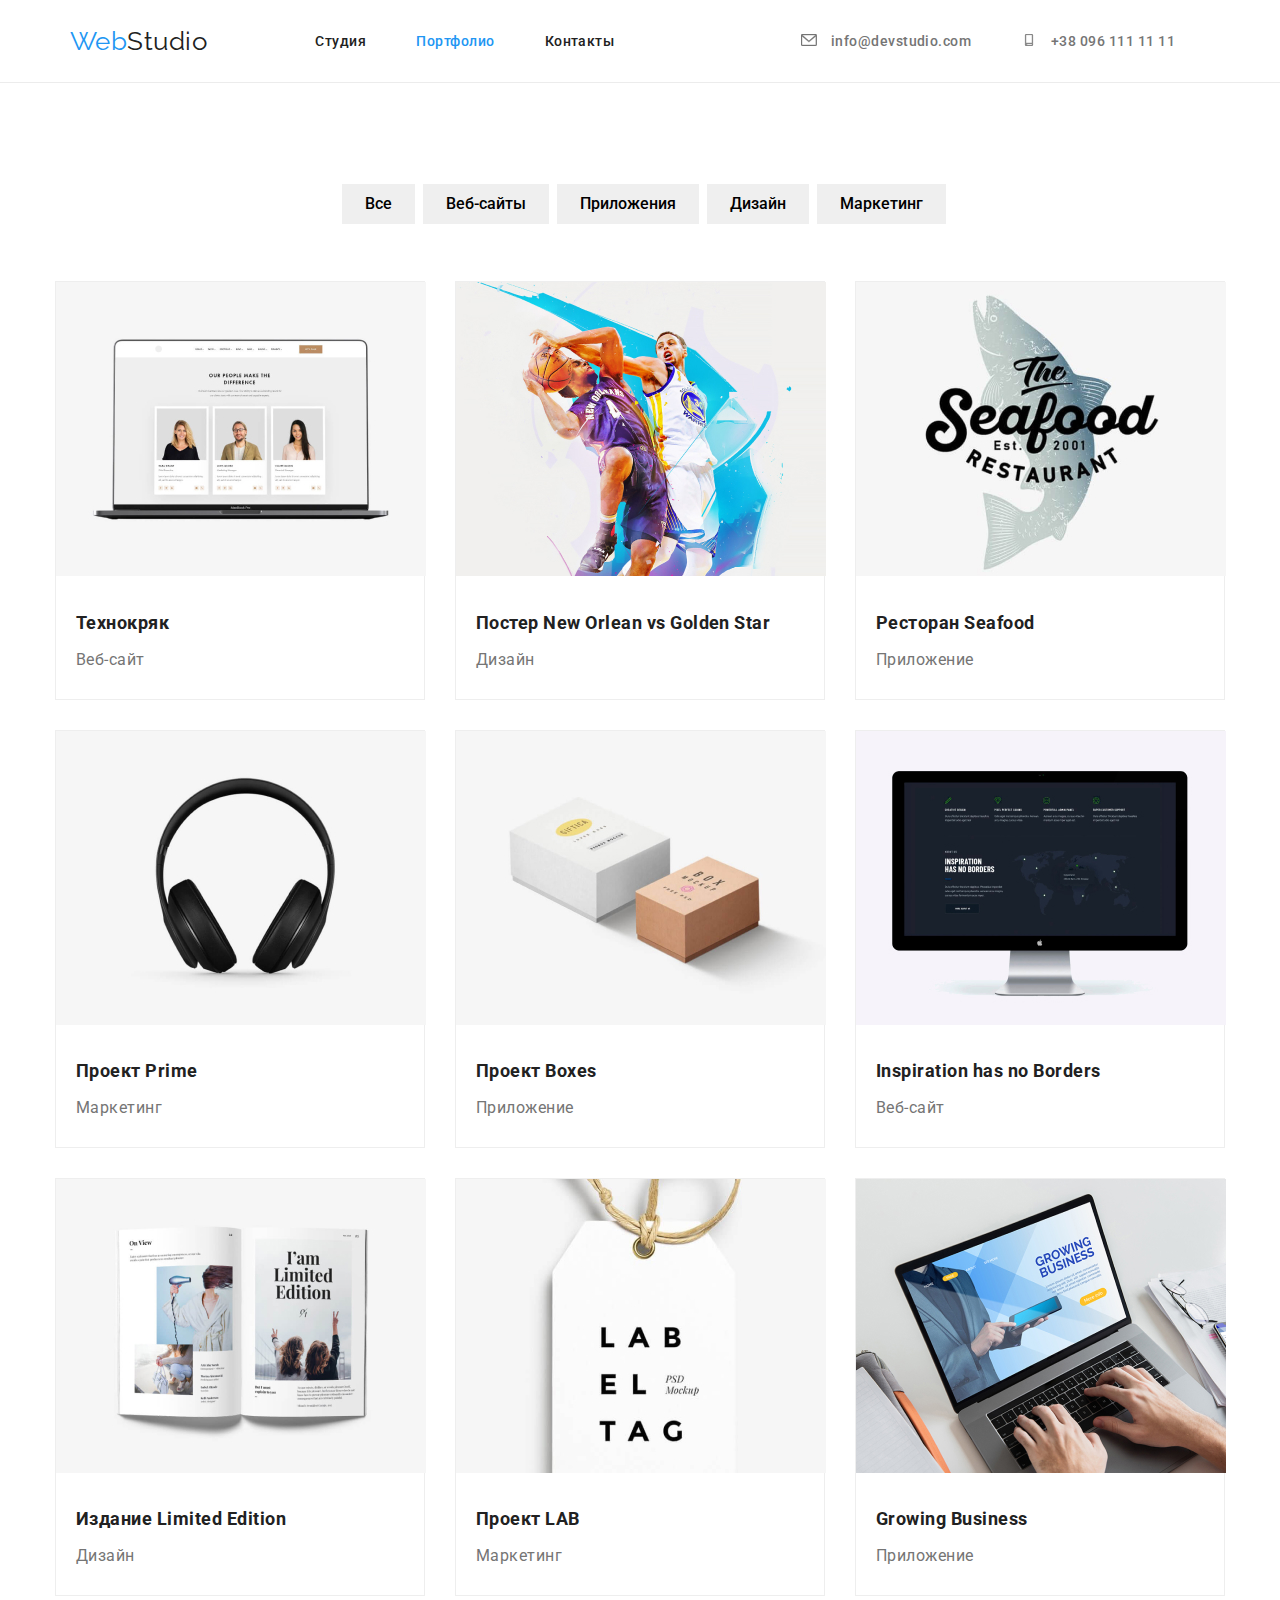
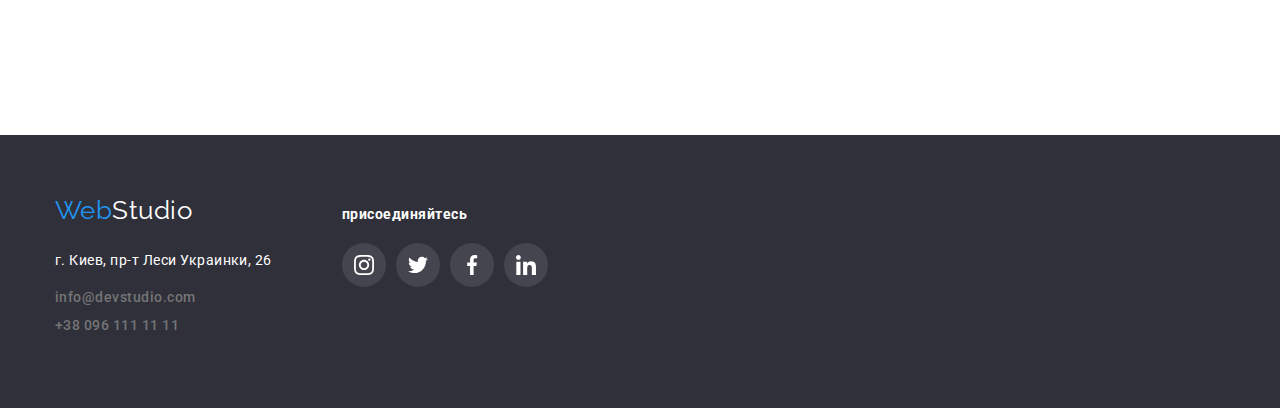
==== commit 7b26d20d: "поправка дз" ====
--- a/portfolio.html
+++ b/portfolio.html
@@ -26,17 +26,21 @@
        </ul>
        
        <ul class="auth-nav">
-         <li><a class="link" href="">
-             <svg class="telephone">
-                 <use href="./images/sprite7.svg#convert1"></use>
-             </svg>
-             info@devstudio.com</a></li>
-         <li><a class="link tel" href="" >
-             <svg class="telephone">
-                 <use href="./images/sprite7.svg#smartphone1"></use>
-             </svg>
-           +38 096 111 11 11</a></li>
-     </ul>
+        <li>
+            <a class="link" href="">
+            <svg class="telephone">
+                <use href="./images/sprite7.svg#convert1"></use>
+            </svg>
+            info@devstudio.com
+        </a></li>
+        <li>
+            <a class="link-tel" href="">
+            <svg class="telephone-one">
+                <use href="./images/sprite7.svg#smartphone1"></use>
+            </svg>
+          +38 096 111 11 11
+        </a></li>
+    </ul>
   </div>
   
    </header>
@@ -125,22 +129,57 @@
 
                      
             <footer class="footer">
-               <div class="new-footer">
-               <div class="container-webstudio">
-              <span><span class="web-footer">Web</span><span class="studio-footer">Studio</span></span>
-               </div>
-              <div class="container-footer">  
-               <ul class="adress"> 
-               <li>г. Киев, пр-т Леси Украинки, 26</li>
-               </ul> 
-               <ul class="auth-nav-footer">
-                  <li><a class="link-footer" href="" >info@devstudio.com</a></li>
-                  <li><a class="link-footer" href="" >+38 096 111 11 11</a></li>
-              </ul> 
-          </div> 
-      </div> 
-           
-           </footer>
+               <div class="general">
+                 <div class="container-new">
+                 <div class="container-webstudio">
+                <span><span class="web-footer">Web</span><span class="studio-footer">Studio</span></span>
+                 </div> 
+                 <ul class="adress"> 
+                 <li>г. Киев, пр-т Леси Украинки, 26</li>
+                 </ul> 
+                 <ul class="auth-nav-footer">
+                    <li><a class="link" href="" >info@devstudio.com</a></li>
+                    <li><a class="link" href="" >+38 096 111 11 11</a></li>
+                 </ul>
+                </div>
+     
+                <div class="container-too">
+                 <h2 class="connect">присоединяйтесь</h2>
+                 <ul class="social-list-footer">
+                     
+                     <li class="social-item-footer">
+                        <a href="" class="social-footer-href">
+                            <svg class="social-one-footer" width="20" height="20">
+                                <use href="./images/sprite7.svg#instagram1"></use>
+                            </svg>
+                        </a>
+                     </li>
+                     <li class="social-item-footer">
+                        <a href="" class="social-footer-href">
+                            <svg class="social-one-footer" width="20" height="20">
+                                <use href="./images/sprite7.svg#twitter1"></use>
+                            </svg>
+                        </a>
+                     </li>
+                     <li class="social-item-footer">
+                        <a href="" class="social-footer-href">
+                            <svg class="social-one-footer" width="20" height="20">
+                                <use href="./images/sprite7.svg#facebook1"></use>
+                            </svg>
+                        </a>
+                     </li>
+                     <li class="social-item-footer">
+                        <a href="" class="social-footer-href">
+                            <svg class="social-one-footer" width="20" height="20">
+                                <use href="./images/sprite7.svg#linkedin1"></use>
+                            </svg>
+                        </a>
+                     </li>
+                 </ul>
+             </div>
+         </div>
+       
+                 </footer>
     
 </body>
 </html>--- a/css/main.css
+++ b/css/main.css
@@ -1,844 +1,919 @@
 
- :root{
-    --primary-text-color:#F5F4FA;
-    --title-text-color: #212121;
-    --accent-color: #2196F3;
-    --text-color: #757575;
-    --primary-white-color: #ffffff;
-    }
-
-    body{
-    color: #ffffff;
-    font-family: Roboto, sans-serif;
-    letter-spacing: 0.03em;
-    }
-   
-       .container{
-        display: flex;
-       align-items: center;
-       width: 1200px;
-       padding-left: 15px;
-       padding-right: 15px;
-       margin: 0 auto;
+  :root{
+   --primary-text-color:#F5F4FA;
+   --title-text-color: #212121;
+   --accent-color: #2196F3;
+   --text-color: #757575;
+   --primary-white-color: #ffffff;
+   }
+
+   body{
+   color: #ffffff;
+   font-family: Roboto, sans-serif;
+   letter-spacing: 0.03em;
+   }
+  
+      .container{
+       display: flex;
+      align-items: center;
+      width: 1200px;
+      padding-left: 15px;
+      padding-right: 15px;
+      margin: 0 auto;
+   }
+   
+   ul,
+   li{
+     margin: 0;
+     padding: 0;
+  }
+  p{
+     margin: 0;
+  }
+   
+  
+  
+   /* WebStudio */
+   .web{
+     width: 1200px;
+     padding-left: 15px;
+     color: var(--accent-color);
+     font-family: Raleway, cursive;
+     font-size: 26px;
+     line-height: 1.19;
+   }
+
+   .studio{
+   width: 1200px;
+   padding-right: 15px;
+   color: #212121;
+   font-family: Raleway, cursive;
+   font-size: 26px;
+   line-height: 1.19;
+    } 
+
+    /* додаю конверт та телефон */
+    .auth-nav .telephone{
+       width: 16px;
+       height: 12px;
+       margin-right: 10px;
+       stroke: #757575;
     }
     
-    ul,
-    li{
-      margin: 0;
-      padding: 0;
-   }
-   p{
-      margin: 0;
-   }
+    .auth-nav .telephone-one{
+      width: 16px;
+      height: 12px;
+      margin-right: 10px;
+      stroke: #757575;
+   }
+   
+    /* Hero */
+    .hero{  
+     max-width: 1600px;
     
-   
-   
-    /* WebStudio */
-    .web{
-      width: 1200px;
-      padding-left: 15px;
-      color: var(--accent-color);
-      font-family: Raleway, cursive;
-      font-size: 26px;
-      line-height: 1.19;
+     height: 600px;
+     margin-left: auto;
+     margin-right: auto;
+     outline: 1px solid black;
+    background-color: #757575;
+     background-image: linear-gradient( to left, rgba(47, 48, 58, 0.4), rgba(47, 48, 58, 0.4) ),url(../images/images2/Img\(24\).png);
+     background-repeat: no-repeat;
+     background-position: center;
+     background-size: cover;
     }
-
-    .studio{
-    width: 1200px;
-    padding-right: 15px;
-    color: #212121;
-    font-family: Raleway, cursive;
-    font-size: 26px;
-    line-height: 1.19;
-     } 
-
-     /* додаю конверт та телефон */
-     .auth-nav .telephone{
-        width: 16px;
-        height: 12px;
-        margin-right: 10px;
-        stroke: #757575;
-     }
-     .auth-nav:hover .telephone{
-        stroke: var(--accent-color);
-     }
-
-     /* Hero */
-     .hero{  
-      max-width: 1600px;
-      width: 1600px;
-      height: 600px;
-      margin-left: auto;
-      margin-right: auto;
-      outline: 1px solid black;
-      background: rgba(47, 48, 58, 0.4);
-      background-image: url(../images/images2/Img\(24\).png);
-      background-repeat: no-repeat;
-      background-position: center;
-      background-size: cover;
-     }
-     .section-hero{
-      padding-top: inherit;
-      padding-left: 15px;
-      padding-right: 15px;
-      text-align: center;
-     }
-
-     /* link */
-     
-    .link{
-      
+    .section-hero{
+     padding-top: inherit;
+     padding-left: 15px;
+     padding-right: 15px;
+     text-align: center;
+    }
+
+    /* link */
+    
+   .link{   
+   color: var(--text-color);
+   }
+   .link-tel{
     color: var(--text-color);
-    }
-    .link:hover{
+   }
+   .link:hover,
+   .link:focus{
+     color: var(--accent-color);
+   }
+   .link-tel:hover,
+   .link-tel:focus{
     color: var(--accent-color);
-    }
-    .link{
+   }
+   
+   .link:hover .telephone,
+   .link:focus .telephone{
+     stroke: var(--accent-color);
+   }
+   .link-tel:hover .telephone-one,
+   .link-tel:focus .telephone-one{
+     stroke: var(--accent-color);
+   }
+
+
     
-     color: var(--text-color);
-     font-weight: 500;
-     font-size: 14px;
-     line-height: 1.14;
-     text-decoration: none;
-    }
-       .auth-nav .link + .link{
-       margin-left: 50px;
-       }
-       .auth-nav {
-       display: flex;
-       margin-left: auto;
-       }
-       .auth-nav li{
-       margin-right: 50px;
-       display: block;
-       padding-top: 32px;
-       padding-bottom: 32px; 
-    }
-   /* link-footer */
-   .link-footer{
-      
-      color: var(--text-color);
-      }
-      .link-footer:hover{
-      color: var(--accent-color);
-      }
-      .link-footer{
-      
-       color: var(--text-color);
-       font-weight: 500;
-       font-size: 14px;
-       line-height: 1.14;
-       text-decoration: none;
-      }
-         .auth-nav .link-footer + .link-footer{
-         margin-left: 50px;
-         }
-         
-
-
-    /*Убираємо точки із ul*/
-    ul{
-    list-style: none;
-    }
-
-    /* site-nav  */
-    .site-nav{
-       display: flex;
-       margin-left: 93px;
-       padding-top: 32px;
-      padding-bottom: 32px;
-    }
-    .site-nav li{
-      margin-right: 50px;
-      display: block;
-     
-    }
-     .site-nav li:last-child{
-        margin-right: 0;
-     }
-
-    .site-nav-stydio {
-    color: var(--accent-color);
+   
+
+   .link{
+    color: var(--text-color);
     font-weight: 500;
     font-size: 14px;
     line-height: 1.14;
     text-decoration: none;
-    display:inline-block;
-    }
-
-    .site-nav-portfolio,
-    .site-nav-kontactu{
-    color: var(--title-text-color);
+   }
+      .auth-nav .link + .link{
+      margin-left: 50px;
+      }
+      .auth-nav {
+      display: flex;
+      margin-left: auto;
+      }
+      .auth-nav li{
+      margin-right: 50px;
+      display: block;
+      padding-top: 32px;
+      padding-bottom: 32px; 
+   }
+   .link-tel{
+    color: var(--text-color);
     font-weight: 500;
     font-size: 14px;
     line-height: 1.14;
     text-decoration: none;
-    display:inline-block;
-    }
-
-
-    /* section-glava */
-    .section-glava{
-    margin-top: 0;
-    margin-bottom: 40px;
-    text-align: center;
-    color: var(--primary-white-color);
-    font-weight: 900;
-    font-size: 44px;
-    line-height: 1.36;
-    text-transform: uppercase;
-    }
+   }
+      .auth-nav .link-tel + .link-tel{
+      margin-left: 50px;
+      }
+      .auth-nav {
+      display: flex;
+      margin-left: auto;
+      }
+      .auth-nav li{
+      margin-right: 50px;
+      display: block;
+      padding-top: 32px;
+      padding-bottom: 32px; 
+   }
+  /* link-footer */
+  .link-footer{
+     
+     color: var(--text-color);
+     }
+     .link-footer:hover,
+     .link-footer:focus{
+     color: var(--accent-color);
+     }
+     .link-footer{
+     
+      color: var(--text-color);
+      font-weight: 500;
+      font-size: 14px;
+      line-height: 1.14;
+      text-decoration: none;
+     }
+        .auth-nav .link-footer + .link-footer{
+        margin-left: 50px;
+        }
+        
+
+
+   /*Убираємо точки із ul*/
+   ul{
+   list-style: none;
+   }
+
+   /* site-nav  */
+   .site-nav{
+      display: flex;
+      margin-left: 93px;
+      padding-top: 32px;
+     padding-bottom: 32px;
+   }
+   .site-nav li{
+     margin-right: 50px;
+     display: block;
     
-    
-    /* features */
-    
-    .features{
-       display: flex;  
-      
-    }
-    .features li:nth-child(4n){
-     margin-right: 30px;
-    }
-    
-
-    .features-title{
-       margin-top: 0;
-       margin-bottom: 10px;
-    color: var(--title-text-color) ;
-    margin-top: 0;
-    font-weight: 700;
-    font-size: 14px;
-    line-height: 1.14;
-    text-transform: uppercase;
-    }
-    .features-list{
-    color: var(--text-color);
-    width: 270px;
-    margin-top: 0;
-    font-weight: 400;
-    font-size: 14px;
-    line-height: 2;
-    }
-    
-    /* Добавляємо іконки */
-    
-    
-      .item-warning::before{
-         content: "";
-         display:inline-block;
-         width: 270px;
-         margin-right: 30px;
-         content: "";
- 
-         display: block;
-         height: 120px;
-         background-image: url(../images/icons.svg/antenna\(1\).svg);
-         
-         background-repeat: no-repeat;
-         background-position: center;
-         background-color: var(--primary-text-color);
-         margin-bottom: 30px;
-      }
-     
-      .item-punctuality::before{
-         content: "";
-         width: 270px;
-         margin-right: 30px;
-         display: block;
-         
-         height: 120px;
-         background-image: url(../images/icons.svg/clock\(1\).svg);
-        
-         background-repeat: no-repeat;
-         background-position: center;
-         background-color: var(--primary-text-color);
-         margin-bottom: 30px;
-      }
-      .item-plan::before{
-         content: "";
-         width: 270px;
-         margin-right: 30px;
-         display: block;
-         
-         height: 120px;
-         background-image: url(../images/icons.svg/diagram\(1\).svg);
-        
-         background-repeat: no-repeat;
-         background-position: center;
-         background-color: var(--primary-text-color);
-         margin-bottom: 30px;
-      }
-      .item-technology::before{
-         content: "";
-         width: 270px;
-         
-         display: block;
-         
-         height: 120px;
-         background-image: url(../images/icons.svg/astronaut\(1\).svg);
-      
-         background-repeat: no-repeat;
-         background-position: center;
-         background-color: var(--primary-text-color);
-         margin-bottom: 30px;
-      }
-     /* добавляэмо в ховер іконку */
-      
-      
-    /* Добавляємо іконки section-comanda */
-    
-
-
-    .features li:nth-child(4n){
+   }
+    .site-nav li:last-child{
        margin-right: 0;
     }
-    /* section-title */
-    .section-title{
-    color: var(--title-text-color);
-    margin-top: 0;
-    margin-bottom: 50px;
-    font-weight: 700;
-    font-size: 36px;
-    line-height: 1.16;
-    text-align: center;
-    }
-
-    .picture{
-       width: 370px;
-       margin-right: 30px;
-       }
-    .picture-work{
-       display: flex;
-       padding: 0;
-       margin: 0;
-    }
-    .picture-work li:nth-child(3n){
-       margin-right: 0;
-    }
-
-    /* Feat-es */
-    .Feat-ess-title{
-       color: var(--title-text-color) ;
+
+   .site-nav-stydio {
+   color: var(--accent-color);
+   font-weight: 500;
+   font-size: 14px;
+   line-height: 1.14;
+   text-decoration: none;
+   display:inline-block;
+   }
+
+   .site-nav-portfolio,
+   .site-nav-kontactu{
+   color: var(--title-text-color);
+   font-weight: 500;
+   font-size: 14px;
+   line-height: 1.14;
+   text-decoration: none;
+   display:inline-block;
+   }
+   .site-nav-stydio:hover,
+   .site-nav-stydio:focus{
+    color: var(--accent-color);
+   }
+   .site-nav-portfolio:hover,
+   .site-nav-portfolio:focus{
+     color: var(--accent-color);
+   }
+   .site-nav-kontactu:hover,
+   .site-nav-kontactu:focus{
+     color: var(--accent-color);
+   }
+
+   /* section-glava */
+   .section-glava{
+   margin-top: 0;
+   margin-bottom: 40px;
+   text-align: center;
+   color: var(--primary-white-color);
+   font-weight: 900;
+   font-size: 44px;
+   line-height: 1.36;
+   text-transform: uppercase;
+   }
+   
+   
+   /* features */
+   
+   .features{
+      display: flex;  
+     
+   }
+   .features li:nth-child(4n){
+    margin-right: 30px;
+   }
+   
+
+   .features-title{
       margin-top: 0;
       margin-bottom: 10px;
-       font-weight: 500;
-       font-size: 16px;
-       line-height: 1.18;
+   color: var(--title-text-color) ;
+   margin-top: 0;
+   font-weight: 700;
+   font-size: 14px;
+   line-height: 1.14;
+   text-transform: uppercase;
+   }
+   .features-list{
+   color: var(--text-color);
+   width: 270px;
+   margin-top: 0;
+   font-weight: 400;
+   font-size: 14px;
+   line-height: 2;
+   }
+   
+   /* Добавляємо іконки */
+   
+     .item-warning{
+      margin-right: 30px;
+      margin-bottom: 30px;
+     }
+     .features-title{
+       margin-top: 30px;
+     }
+     .item-warning::before{
+        content: "";
+        display:inline-block;
+        width: 270px;
+        content: "";
+        display: block;
+        height: 120px;
+        background-image: url(../images/icons.svg/antenna\(1\).svg);
+        background-repeat: no-repeat;
+        background-position: center;
+        background-color: var(--primary-text-color);  
+     }
+     .item-punctuality{
+      margin-right: 30px;
+      margin-bottom: 30px;
+     }
+    
+     .item-punctuality::before{
+        content: "";
+        width: 270px;
+     
+        display: block;
+        height: 120px;
+        background-image: url(../images/icons.svg/clock\(1\).svg);
+        background-repeat: no-repeat;
+        background-position: center;
+        background-color: var(--primary-text-color);
+      
+     }
+     .item-plan::before{
+        content: "";
+        width: 270px;
+        
+        display: block;
+        height: 120px;
+        background-image: url(../images/icons.svg/diagram\(1\).svg);
+        background-repeat: no-repeat;
+        background-position: center;
+        background-color: var(--primary-text-color);
+       
+     }
+     .item-plan{
+      margin-right: 30px;
+      margin-bottom: 30px;
+     }
+     .item-technology::before{
+        content: "";
+        width: 270px;
+        display: block;
+        height: 120px;
+        background-image: url(../images/icons.svg/astronaut\(1\).svg);
+        background-repeat: no-repeat;
+        background-position: center;
+        background-color: var(--primary-text-color);
+   
+     }
+     .item-technology{
+      margin-right: 30px;
+      margin-bottom: 30px;
+     }
+     
+     
+   
+
+   .features li:nth-child(4n){
+      margin-right: 0;
+   }
+   /* section-title */
+   .section-title{
+   color: var(--title-text-color);
+   margin-top: 0;
+   margin-bottom: 50px;
+   font-weight: 700;
+   font-size: 36px;
+   line-height: 1.16;
+   text-align: center;
+   }
+
+   .picture{
+      width: 370px;
+      margin-right: 30px;
+      }
+   .picture-work{
+      display: flex;
+      padding: 0;
+      margin: 0;
+   }
+   .picture-work li:nth-child(3n){
+      margin-right: 0;
+   }
+
+   /* Feat-es */
+   .Feat-ess-title{
+      color: var(--title-text-color) ;
+     margin-top: 0;
+     margin-bottom: 10px;
+      font-weight: 500;
+      font-size: 16px;
+      line-height: 1.18;
+   }
+   .Feat-es-list{
+      color: var(--text-color);
+      margin-top: 0;
+      margin-bottom: 30px;
+      font-weight: 400;
+      font-size: 16px;
+      line-height: 1.18;
+      margin-bottom: 16px;
+   }
+   .photo-studio{
+      margin-top: 0;
+      margin-bottom: 30px;
+   }
+
+   .container-studio{
+   width: 1200px;
+   padding-left: 15px;
+   padding-right: 15px;
+   margin-right: auto;
+   margin-left: auto;
     }
-    .Feat-es-list{
-       color: var(--text-color);
-       margin-top: 0;
-       margin-bottom: 30px;
-       font-weight: 400;
-       font-size: 16px;
-       line-height: 1.18;
-       margin-bottom: 16px;
+
+   .container-studio-comanda{
+     width: 1200px;
+     padding-left: 15px;
+     padding-right: 15px;
+     margin-right: auto;
+     margin-left: auto;
+     padding: 0;
+     
     }
-    .photo-studio{
-       margin-top: 0;
-       margin-bottom: 30px;
-    }
-
-    .container-studio{
-    width: 1200px;
-    padding-left: 15px;
-    padding-right: 15px;
-    margin-right: auto;
-    margin-left: auto;
-     }
-
-    .container-studio-comanda{
-      width: 1200px;
-      padding-left: 15px;
-      padding-right: 15px;
-      margin-right: auto;
-      margin-left: auto;
-      padding: 0;
+
+
+   .feat-es{
+     display: flex;
+   }
+   
+   .feat-es li:nth-child(4n){
+      margin-right: 0;
+   }
+   .comanda{
+     width: 270px;
+    text-align: center;
+     box-shadow: 0px 1px 3px rgba(0, 0, 0, 0.12), 0px 1px 1px rgba(0, 0, 0, 0.14), 0px 2px;
+     background: #FFFFFF;
+     border-radius: 0px 0px 4px 4px;
+     margin: 0;
+     margin-right: 30px;
+     padding: 0;
+     box-shadow: 0px 1px 3px rgba(0, 0, 0, 0.12), 0px 1px 1px rgba(0, 0, 0, 0.14), 0px 2px 1px rgba(0, 0, 0, 0.2);
+     
+   }
+   .photo-studio{
+   width: 270px;
+   }
+
+   /* button */
+   .button{
+   border-radius: 4px;
+   padding: 10px 32px;
+   min-width: 73px;
+   border: 1px solid transparent;
+   text-align: center;
+   color: var(--primary-white-color);
+   background-color: var(--accent-color);
+   font-weight: 700;
+   font-size: 16px;
+    line-height: 1.87;
+   }
+   .button:hover{
+       color:var(--accent-color);
+   }
+   .button:focus{
+      color: #F5F4FA;
+   }
+
+   /*button-portfolio */
+   .button-portfolio{
+     border-radius: 4px;
+     padding: 6px 22px;
+     min-width: 73px;
+     margin-top: 0;
+     margin-bottom: 56px;
+     border: 1px solid transparent;
+     text-align: center;
+     color: var(--primary-white-color);
+     font-weight: 700;
+     font-size: 16px;
+      line-height: 1.87;
+   }
+   
+   /* Висота і щирина секціі */
+   
+
+   .section-comanda{
+     padding-top: 94px;
+      padding-bottom:  94px;
+     background-color: var(--primary-text-color) ;
+   }
+   section{
+    
+     padding-top: 94px;
+      padding-bottom:  94px;
+   }
+   .section-work{
+     padding-bottom:  94px;
+     padding-top: 0; 
+   }
+
+
+   /* footer */
+  
+   .adress{
+      color: var(--primary-white-col);
+      margin-top: 0;
+      margin-bottom: 9px;
+      font-weight: 400;
+      font-size: 14px;
+      line-height: 2;
+   }
+   .auth-nav-footer{
+      color: rgba(255, 255, 255, 0.6);
+      margin-top: 0;
+      margin-bottom: 9px;
+      font-weight: 400;
+      font-size: 14px;
+      line-height: 2;
+   }
+     
+   
+   /* portfolio */
+   .portfolio-photo{
+      margin-top: 0;
+      margin-top: 0;
+      margin-bottom: 20px;
+   }
+
+   .portfolio-title{
+      color: var(--title-text-color) ;
+      margin-top: 0;
+      margin-bottom: 4px;
+      font-weight: 700;
+      font-size: 18px;
+      line-height: 2;
+   }
+
+   .portfolio-list{
+      color: var(--text-color);
+      margin-top: 0;
+     
+      font-weight: 400;
+      font-size: 16px;
+      line-height: 1.87;
+   }
+
+   p{
+      margin: 0;
+   }
+   /* portfolio container */
+
+   .portfolio-container{
+     display: flex;
+     flex-wrap: wrap;
+   width: 1200px;
+   padding-left: 15px;
+   padding-bottom: 15px;
+   margin-right: auto;
+   margin-left: auto;
+  }
+
+
+
+   .portfolio{
+     display: flex;
+     flex-wrap: wrap;
+   }
+
+   .portfolio li{
+   flex-wrap: wrap;
+   }
+        
+
+   .portfolio-element{
+   flex-wrap: wrap;
+   width: 370px;
+   margin-right: 30px;
+   margin-bottom: 30px;
+        }
+     
+.portfolio li:nth-child(3n){
+margin-right: 0
+}
       
-     }
-
-
-    .feat-es{
-      display: flex;
-    }
-    
-    .feat-es li:nth-child(4n){
-       margin-right: 0;
-    }
-    .comanda{
-      width: 270px;
-     text-align: center;
-      box-shadow: 0px 1px 3px rgba(0, 0, 0, 0.12), 0px 1px 1px rgba(0, 0, 0, 0.14), 0px 2px;
-      background: #FFFFFF;
-      border-radius: 0px 0px 4px 4px;
-      margin: 0;
-      margin-right: 30px;
-      padding: 0;
-      box-shadow: 0px 1px 3px rgba(0, 0, 0, 0.12), 0px 1px 1px rgba(0, 0, 0, 0.14), 0px 2px 1px rgba(0, 0, 0, 0.2);
+
+/*button-portfolio  */
+
+.button-portfolio{
+ 
+border-radius: 4px;
+
+min-width: 73px;
+border: 1px solid transparent;
+text-align: center;
+color: var(--title-text-color);
+font-weight: 700;
+font-size: 16px;
+line-height: 1.87;
+
+}
+
+
+.button-port:hover{
+    color:var(--primary-white-color);
+    background-color: var(--accent-color);
+    box-shadow: 0px 1px 1px rgba(0, 0, 0, 0.12), 0px 4px 4px rgba(0, 0, 0, 0.06), 1px 4px 6px rgba(0, 0, 0, 0.16);
+  }
+.button-port:focus{
+   color: var(--primary-white-color);
+   background-color:  var(--accent-color);
+   box-shadow: 0px 1px 1px rgba(0, 0, 0, 0.12), 0px 4px 4px rgba(0, 0, 0, 0.06), 1px 4px 6px rgba(0, 0, 0, 0.16);
+  }
+
+         
+.button-portfolio{
+display: flex;
+margin: auto;
+align-items: center;
+margin-bottom: 50px;
+           
+        }
+.button-portfolio .button-port {
+ margin-right: 8px;
+display: block;
+padding-top: 6px;
+padding-bottom: 6px;
+padding-left: 22px;
+padding-right: 22px;
+border: 1px solid transparent;
+font-weight: 500;
+line-height: 1.63;
+}
+.button-portfolio .button-port + .button-port{
+   margin-left: 8px;
+  }
+
+  /* footer */
+.studio-footer{
+ width: 1200px;
+padding-right: 15px;
+color: #ffffff;  
+font-family: Raleway, cursive;
+font-size: 26px;
+line-height: 1.19;
+}
+.portfolio-element:hover,
+.portfolio-element:focus{
+  box-shadow: 0px 1px 1px rgba(0, 0, 0, 0.12), 0px 4px 4px rgba(0, 0, 0, 0.06), 1px 4px 6px rgba(0, 0, 0, 0.16);
+}
+
+.web-footer{
+   width: 1200px;
+
+color: var(--accent-color);
+font-family: Raleway, cursive;
+font-size: 26px;
+line-height: 1.19;
+}
       
-    }
-    .photo-studio{
-    width: 270px;
-    }
-
-    /* button */
-    .button{
-    border-radius: 4px;
-    padding: 10px 32px;
-    min-width: 73px;
-    border: 1px solid transparent;
-    text-align: center;
-    color: var(--primary-white-color);
-    background-color: var(--accent-color);
-    font-weight: 700;
-    font-size: 16px;
-     line-height: 1.87;
-    }
-    .button:hover{
-        color:var(--accent-color);
-    }
-    .button:focus{
-       color: #F5F4FA;
-    }
-
-    /*button-portfolio */
-    .button-portfolio{
-      border-radius: 4px;
-      padding: 6px 22px;
-      min-width: 73px;
-      margin-top: 0;
-      margin-bottom: 56px;
-      border: 1px solid transparent;
-      text-align: center;
-      color: var(--primary-white-color);
-      font-weight: 700;
-      font-size: 16px;
-       line-height: 1.87;
-    }
-    
-    /* Висота і щирина секціі */
-    
-
-    .section-comanda{
-      padding-top: 94px;
-       padding-bottom:  94px;
-      background-color: var(--primary-text-color) ;
-    }
-    section{
-     
-      padding-top: 94px;
-       padding-bottom:  94px;
-    }
-    .section-work{
-      padding-bottom:  94px;
-      padding-top: 0; 
-    }
-
-
-    /* footer */
-   
-    .adress{
-       color: var(--primary-white-col);
-       margin-top: 0;
-       margin-bottom: 9px;
-       font-weight: 400;
-       font-size: 14px;
-       line-height: 2;
-    }
-    .auth-nav-footer{
-       color: rgba(255, 255, 255, 0.6);
-       margin-top: 0;
-       margin-bottom: 9px;
-       font-weight: 400;
-       font-size: 14px;
-       line-height: 2;
-    }
-      
-    
-    /* portfolio */
-    .portfolio-photo{
-       margin-top: 0;
-       margin-top: 0;
-       margin-bottom: 20px;
-    }
-
-    .portfolio-title{
-       color: var(--title-text-color) ;
-       margin-top: 0;
-       margin-bottom: 4px;
-       font-weight: 700;
-       font-size: 18px;
-       line-height: 2;
-    }
-
-    .portfolio-list{
-       color: var(--text-color);
-       margin-top: 0;
-      
-       font-weight: 400;
-       font-size: 16px;
-       line-height: 1.87;
-    }
-
-    p{
-       margin: 0;
-    }
-    /* portfolio container */
-
-    .portfolio-container{
-      display: flex;
-      flex-wrap: wrap;
-    width: 1200px;
-    padding-left: 15px;
-    padding-bottom: 15px;
-    margin-right: auto;
-    margin-left: auto;
-   }
-
-
-
-    .portfolio{
-      display: flex;
-      flex-wrap: wrap;
-    }
-
-    .portfolio li{
-    flex-wrap: wrap;
-    }
-         
-
-    .portfolio-element{
-    flex-wrap: wrap;
-    width: 370px;
-    margin-right: 30px;
-    margin-bottom: 30px;
-         }
-      
-.portfolio li:nth-child(3n){
- margin-right: 0
- }
-       
-
-/*button-portfolio  */
-
-.button-portfolio{
+.footer{
+ 
+padding-top: 60px;
+padding-bottom: 60px;
+background-color: #2F303A;
+}
+.new-footer{
+width: 1200px;
+padding-left: 15px;
+padding-right: 15px;
+align-items: center;
+margin: auto;
+}
+.container-footer{
+  width: 1200px;
   
- border-radius: 4px;
+  padding-right: 15px;
+  margin: 0;
+   }
+
+.flex-conteiner{
+flex-wrap: wrap;
+padding: 24px 20px;
+}
+
+ .portfolio-element{
+  box-sizing: border-box;
+  width: 370px;
+  border: 1px solid #EEEEEE;
+  background: #FFFFFF;
+  margin-top: 0;
+  margin-top: 0;
+  margin-bottom: 30px;
+  
+}
+
+.portfolio-element{
+  box-sizing: border-box;
+  width: 370px;
+  border: 1px solid #EEEEEE;
+  background: #FFFFFF;
+  margin-top: 0;
+  margin-top: 0;
+  margin-bottom: 30px;
+  margin-right: 30px;
+  
+}
+.portfolio-element:hover,
+.portfolio-element:focus{
+  box-shadow: 0px 1px 1px rgba(0, 0, 0, 0.12), 0px 4px 4px rgba(0, 0, 0, 0.06), 1px 4px 6px rgba(0, 0, 0, 0.16);
+}
+/*  Встановить стилі нижньої рамки */
+header{
+  border-bottom-width: 1px;
+ border-bottom-style: solid;
+ border-bottom-color:#ECECEC;
+}
+
+.center{
+  text-align: center;
+}
+.container-webstudio{
  
- min-width: 73px;
- border: 1px solid transparent;
- text-align: center;
- color: var(--title-text-color);
-font-weight: 700;
- font-size: 16px;
- line-height: 1.87;
-
- }
-
-
-.button-port:hover{
-     color:var(--title-text-color);
-     background-color: var(--accent-color);
-   }
- .button-port:focus{
-    color: var(--accent-color);
-   }
-
-          
-.button-portfolio{
- display: flex;
- margin: auto;
- align-items: center;
-margin-bottom: 50px;
-            
-         }
-.button-portfolio .button-port {
-  margin-right: 8px;
- display: block;
- padding-top: 6px;
- padding-bottom: 6px;
- padding-left: 22px;
- padding-right: 22px;
- border: 1px solid transparent;
-}
-.button-portfolio .button-port + .button-port{
-    margin-left: 8px;
-   }
-
-   /* footer */
- .studio-footer{
-  width: 1200px;
- padding-right: 15px;
- color: #ffffff;  
- font-family: Raleway, cursive;
- font-size: 26px;
- line-height: 1.19;
- }
- .portfolio-element:hover{
-   box-shadow: 0px 1px 1px rgba(0, 0, 0, 0.12), 0px 4px 4px rgba(0, 0, 0, 0.06), 1px 4px 6px rgba(0, 0, 0, 0.16);
- }
-
- .web-footer{
-    width: 1200px;
- 
- color: var(--accent-color);
- font-family: Raleway, cursive;
- font-size: 26px;
- line-height: 1.19;
- }
-       
- .footer{
-  
- padding-top: 60px;
- padding-bottom: 60px;
- background-color: #2F303A;
-}
- .new-footer{
- width: 1200px;
- padding-left: 15px;
- padding-right: 15px;
- align-items: center;
- margin: auto;
- }
- .container-footer{
-   width: 1200px;
-   
-   padding-right: 15px;
-   margin: 0;
-    }
-
- .flex-conteiner{
- flex-wrap: wrap;
- padding: 24px 20px;
- }
-
-  .portfolio-element{
-   box-sizing: border-box;
-   width: 370px;
-   border: 1px solid #EEEEEE;
-   background: #FFFFFF;
-   margin-top: 0;
-   margin-top: 0;
-   margin-bottom: 30px;
-   
- }
-
- .portfolio-element{
-   box-sizing: border-box;
-   width: 370px;
-   border: 1px solid #EEEEEE;
-   background: #FFFFFF;
-   margin-top: 0;
-   margin-top: 0;
-   margin-bottom: 30px;
-   margin-right: 30px;
-   
- }
- .portfolio-element:hover{
-   box-shadow: 0px 1px 1px rgba(0, 0, 0, 0.12), 0px 4px 4px rgba(0, 0, 0, 0.06), 1px 4px 6px rgba(0, 0, 0, 0.16);
- }
- /*  Встановить стилі нижньої рамки */
- header{
-   border-bottom-width: 1px;
-  border-bottom-style: solid;
-  border-bottom-color:#ECECEC;
-}
-
-.center{
-   text-align: center;
-}
-.container-webstudio{
-   width: 1200px;
-   padding-bottom: 20px;
+  padding-bottom: 20px;
 }
 
 /* соціальні мережі команди */
 .actions{
-   flex-wrap: wrap;
-   padding: 0;
-   margin: 0; 
-   fill: #212121;
+  flex-wrap: wrap;
+  padding: 0;
+  margin: 0; 
+  fill: #212121;
 
 }
 .button-svg{
-   padding: 0;
-   border: 0;
-   width: 100px;
-   height: 100px;
-   color: #212121;
-   border-radius: 50%;
-   background-color: #2196F3;
-   width: 44px;
-   height: 44px;
-   display: block;
-   content: "";
-   margin-bottom: 30px;
-   margin-right: 10px;
-   margin-left: 32px;
-   cursor: pointer;
+  padding: 0;
+  border: 0;
+  width: 100px;
+  height: 100px;
+  color: #212121;
+  border-radius: 50%;
+  background-color: #2196F3;
+  width: 44px;
+  height: 44px;
+  display: block;
+  content: "";
+  margin-bottom: 30px;
+  margin-right: 10px;
+  margin-left: 32px;
+  cursor: pointer;
 }
 .button-icon{
-   width: 44px;
-   height: 44px;
-   fill: #212121;
+  width: 44px;
+  height: 44px;
+  fill: #212121;
 }
 .batton-icon{
-   fill: #212121;
+  fill: #212121;
 }
 /* svg  */
 
 .regular-customers{
-   display: flex;
-}
-
-.client{
+  display: flex;
+}
+
+.link-client{
+  display: flex;
+  justify-content: center;
+  align-items: center;
   width: 170px;
-  height: 90px;
-  margin-right: 30px;
-  border: 1px solid #AFB1B8;
-  box-sizing: border-box;
-  cursor: pointer;
-}
-.client:hover {
-   width: 170px;
-  height: 90px;
-  margin-right: 30px;
-  border: 1px solid #2196F3;
-  box-sizing: border-box;
-  cursor: pointer;
-}
-  
+ height: 90px;
+ margin-right: 30px;
+ border: 1px solid #AFB1B8;
+ box-sizing: border-box;
+ cursor: pointer;
+
+}
+.link-client:hover .batton-client,
+.link-client:focus .batton-client{
+  fill: var(--accent-color)
+}
+.link-client:hover .batton-client,
+.link-client:focus .batton-client{
+  border: var(--accent-color);
+  fill: var(--accent-color);
+}
+.link-client:hover,
+.link-client:focus{
+  display: flex;
+  justify-content: center;
+  align-items: center;
+  width: 170px;
+ height: 90px;
+ margin-right: 30px;
+ border: 1px solid #2196F3;
+ box-sizing: border-box;
+ cursor: pointer;
+
+}
+ 
 .regular-customers li:nth-child(6n){
-   margin-right: 0;
-}
-.link-client{
-   margin-top: 20px;
-   display: flex;
-   justify-content: center;
-   align-items: center;
-}
+  margin-right: 0;
+}
+
 .batton-client{
-   fill:  #AFB1B8;
-}
-.batton-client:hover{
-   fill: var(--accent-color)
-}
-.button-port{
-   box-shadow: 0px 1px 1px rgba(0, 0, 0, 0.12), 0px 4px 4px rgba(0, 0, 0, 0.06), 1px 4px 6px rgba(0, 0, 0, 0.16);
-}
+  fill:  #AFB1B8;
+}
+
+
 /* social */
 .social-list{
-   display: flex;
-   justify-content: center;
-   align-items: center;
+  display: flex;
+  justify-content: center;
+  align-items: center;
+  
 
 }
 .social-item{
-   display: inline-block;
-   margin-bottom: 30px;
-   margin-right: 10px;
-   padding: 0;
-   border: none;
-   width: 44px;
-   height: 44px;
-   color: #212121;
-   border-radius: 50%;
-   background-color: var(--primary-white-color);
-   background-position: center;
-}
-.social-item:hover {
-   background-color: var(--accent-color);
+  display: inline-block;
+  margin-bottom: 30px;
+  margin-right: 10px;
+  padding: 0;
+  border: none;
+  width: 44px;
+  height: 44px;
+  color: #212121;
+  border-radius: 50%;
+  background-color: var(--primary-white-color);
+  background-position: center;
+}
+.social:hover .social-one,
+.social:focus .social-one{
+  fill: var(--primary-white-color);
 }
 .social-one{
-   margin-top: 12px;
-   fill: #AFB1B8;
-}
-.social-one:hover{
-   fill: var(--primary-white-color);
-   
-}
-
-
+  margin-top: 12px;
+  fill: #AFB1B8;
+}
+
+.social:hover,
+.social:focus{
+  background-color: var(--accent-color);
+}
 .social{
-   justify-content: center;
-   
+  display: block;
+  justify-content: center;
+  width: 44px;
+  height: 44px;
+  border-radius: 50%;
+ 
+  
 }
 
 
 
 /* footer-social */
-
-.footer-social{
-  flex-wrap: wrap;
+.footer{
   
-}
-.webstudio{
- width: 1200px;
- align-items: center;
- margin: auto;
-}
-.new-footer{
-   align-items: baseline;
-   padding-right: 15px;
-   align-items: baseline;
-   justify-content: flex-start;
-   align-items: flex-start;
-}
+  display: flex;
+  align-items: baseline;
+}
+.general{
+  display: flex;
+ 
+  width: 1200px;
+  padding-left: 15px;
+  padding-right: 15px;
+  margin: auto;
+  align-items: baseline;
+}
+
 .connect{
-   color: var(--primary-white-color);
-   margin-top: 0;
-   margin-bottom: 20px;
-   font-weight: 700;
-   font-size: 14px;
-   line-height: 1.17;
+  color: var(--primary-white-color);
+  margin-top: 0;
+  margin-bottom: 20px;
+  font-weight: 700;
+  font-size: 14px;
+  line-height: 1.17;
 }
 .container-new{
-   width: 1200px;
- align-items: center;
- margin: auto;
-}
-.container-too{
-   width: 1200px;
- align-items: center;
- margin: auto;
-}
-.footer{
-   flex-wrap: wrap;
-   align-items: baseline;
-   justify-content: space-between;
-}
+align-items: center;
+margin-right: 70px;
+}
+
 /* футер 2 частина */
 .social-list-footer{
-   display: inline-flex;
-   justify-content: center;
-   align-items: center;
+  display: inline-flex;
+  justify-content: center;
+  align-items: center;
 }
 .social-item-footer{
-   display: inline-block;
-   margin-right: 10px;
-   padding: 0;
-   border: none;
-   width: 44px;
-   height: 44px;
-   color: #212121;
-   border-radius: 50%;
-   background: rgba(255, 255, 255, 0.1);
-   background-position: center;
-}
-.social-item-footer:hover{
-   background-color: var(--accent-color);
+  display: inline-block;
+  margin-right: 10px;
+  padding: 0;
+  border: none;
+  width: 44px;
+  height: 44px;
+  color: #212121;
+  border-radius: 50%;
+  background: rgba(255, 255, 255, 0.1);
+  background-position: center;
+}
+.social-item-footer:hover,
+.social-item-footer:focus{
+  background-color: var(--accent-color);
+}
+.social-footer-href:hover,
+.social-footer-href:focus{
+  background-color: var(--accent-color);
 }
 .social-one-footer{
-   margin-top: 12px;
-   margin-left: 12px;
-   fill: var(--primary-white-color);
-   background-position: center;
+  margin-top: 12px;
+  margin-left: 12px;
+  fill: var(--primary-white-color);
+  background-position: center;
 }
 
 .social-footer-href{
-   justify-content: center;
+  justify-content: center;
 }
 .container-new .container-too{
-   display: flex;
-   justify-content: flex-start;
-}+  display: flex;
+  justify-content: flex-start;
+}
